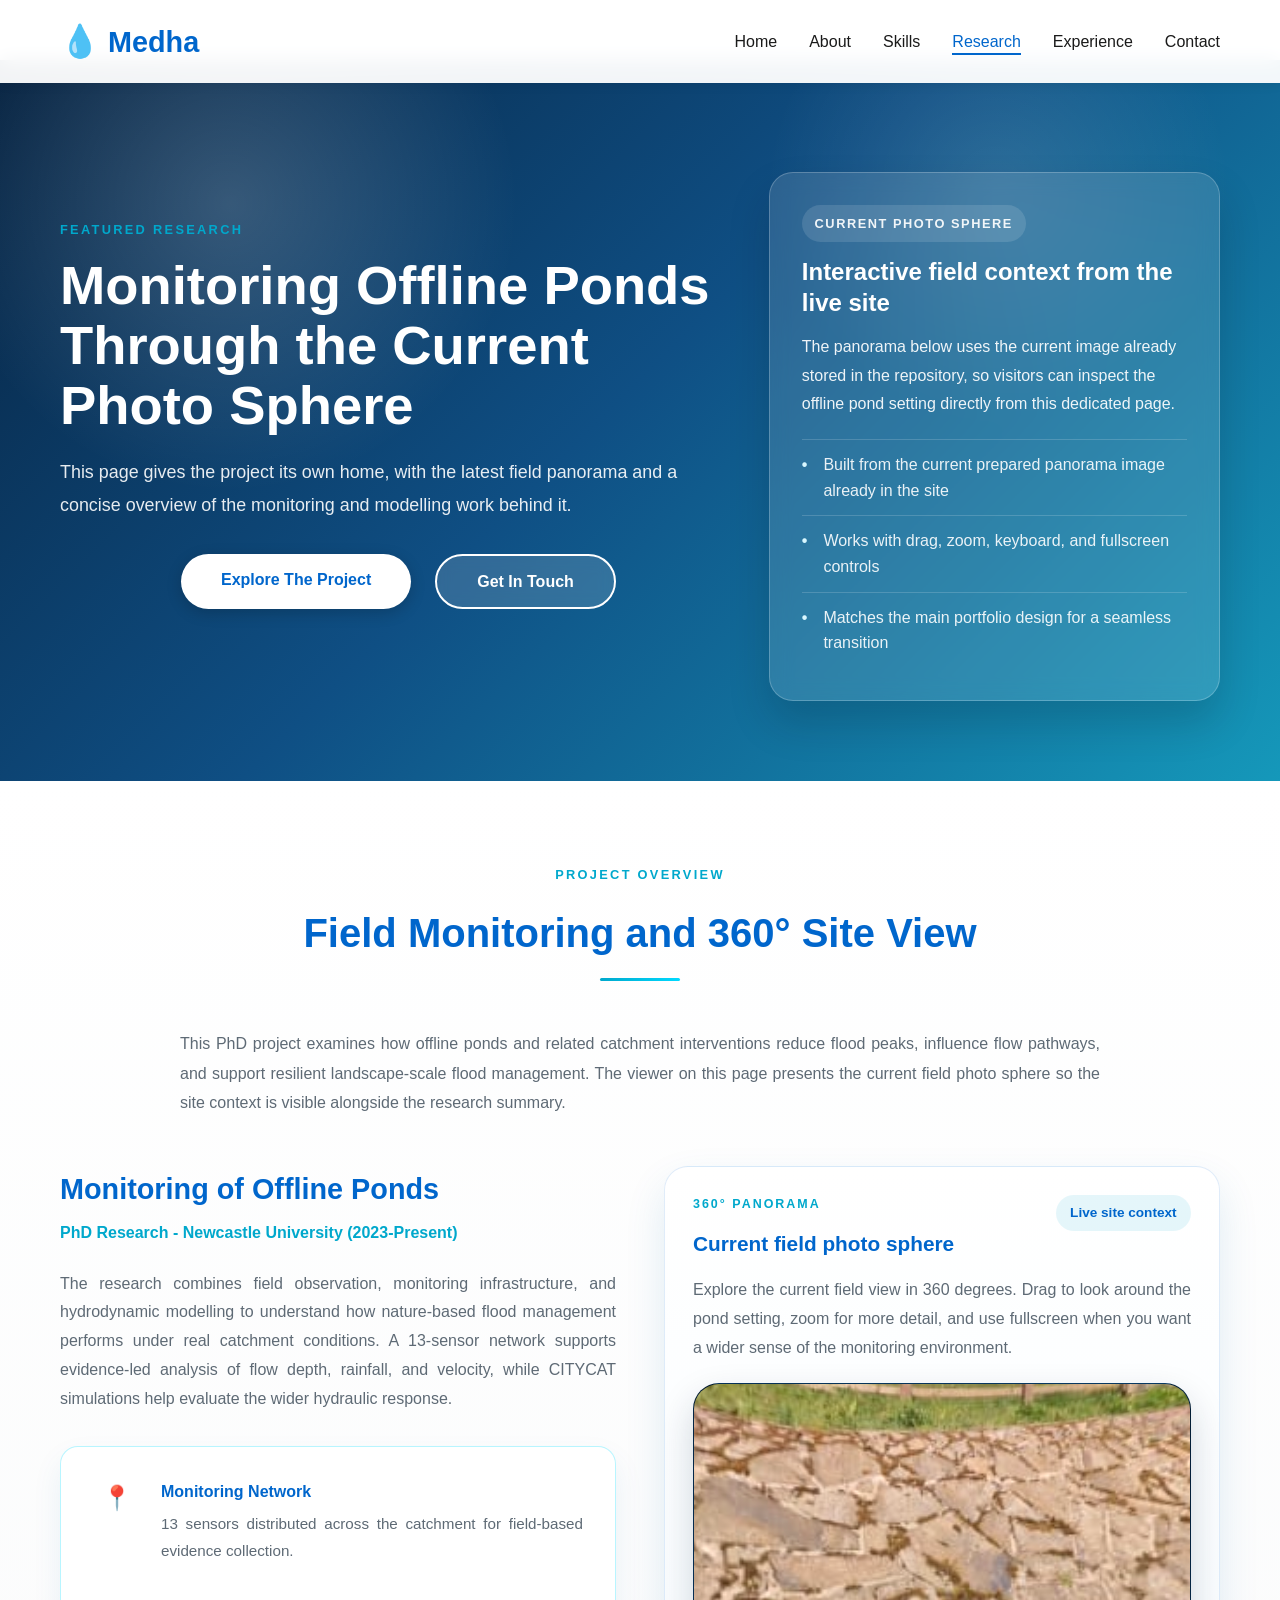
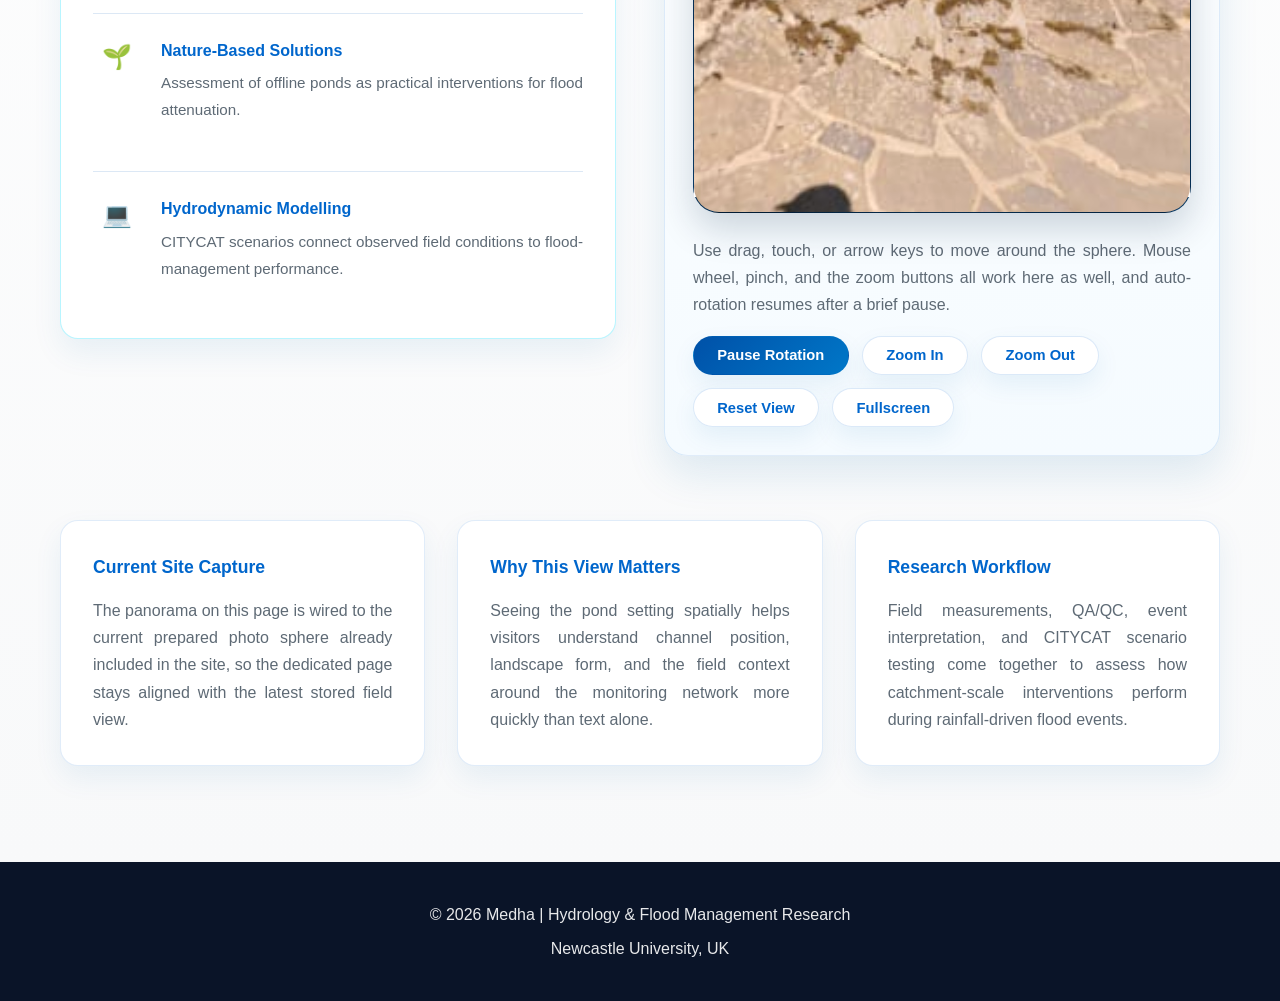
==== Research/index.html @ b4e17710 "Add dedicated research page and enhance navigation links" ====
<!DOCTYPE html>
<html lang="en">
<head>
    <meta charset="UTF-8">
    <meta name="viewport" content="width=device-width, initial-scale=1.0">
    <title>Research | Medha</title>
    <link rel="stylesheet" href="../styles.css">
</head>
<body class="research-page">
    <nav class="navbar">
        <div class="nav-container">
            <a href="../index.html#home" class="logo">
                <span class="logo-icon">&#128167;</span>
                <span>Medha</span>
            </a>
            <ul class="nav-menu">
                <li><a href="../index.html#home" class="nav-link">Home</a></li>
                <li><a href="../index.html#about" class="nav-link">About</a></li>
                <li><a href="../index.html#skills" class="nav-link">Skills</a></li>
                <li><a href="#research-page" class="nav-link active" data-section="research-page">Research</a></li>
                <li><a href="../index.html#experience" class="nav-link">Experience</a></li>
                <li><a href="../index.html#contact" class="nav-link">Contact</a></li>
            </ul>
            <div class="hamburger">
                <span></span>
                <span></span>
                <span></span>
            </div>
        </div>
    </nav>

    <section id="research-page" class="page-hero research-page-hero">
        <div class="container page-hero-layout">
            <div class="page-hero-copy">
                <p class="section-kicker">Featured Research</p>
                <h1>Monitoring Offline Ponds Through the Current Photo Sphere</h1>
                <p class="page-hero-description">This page gives the project its own home, with the latest field panorama and a concise overview of the monitoring and modelling work behind it.</p>
                <div class="hero-cta">
                    <a href="#research-details" class="btn btn-primary">Explore The Project</a>
                    <a href="../index.html#contact" class="btn btn-outline">Get In Touch</a>
                </div>
            </div>

            <aside class="page-hero-aside">
                <div class="page-hero-card">
                    <p class="page-hero-label">Current Photo Sphere</p>
                    <h2>Interactive field context from the live site</h2>
                    <p>The panorama below uses the current image already stored in the repository, so visitors can inspect the offline pond setting directly from this dedicated page.</p>
                    <ul class="page-hero-points">
                        <li>Built from the current prepared panorama image already in the site</li>
                        <li>Works with drag, zoom, keyboard, and fullscreen controls</li>
                        <li>Matches the main portfolio design for a seamless transition</li>
                    </ul>
                </div>
            </aside>
        </div>
    </section>

    <section class="research research-page-section">
        <div class="container" id="research-details">
            <div class="research-page-intro">
                <p class="section-kicker">Project Overview</p>
                <h2 class="section-title">Field Monitoring and 360&deg; Site View</h2>
                <p>This PhD project examines how offline ponds and related catchment interventions reduce flood peaks, influence flow pathways, and support resilient landscape-scale flood management. The viewer on this page presents the current field photo sphere so the site context is visible alongside the research summary.</p>
            </div>

            <div class="research-content">
                <div class="research-info">
                    <h3>Monitoring of Offline Ponds</h3>
                    <p class="research-date">PhD Research - Newcastle University (2023-Present)</p>

                    <p>The research combines field observation, monitoring infrastructure, and hydrodynamic modelling to understand how nature-based flood management performs under real catchment conditions. A 13-sensor network supports evidence-led analysis of flow depth, rainfall, and velocity, while CITYCAT simulations help evaluate the wider hydraulic response.</p>

                    <div class="research-highlights">
                        <div class="highlight-item">
                            <span class="highlight-icon">&#128205;</span>
                            <div>
                                <h4>Monitoring Network</h4>
                                <p>13 sensors distributed across the catchment for field-based evidence collection.</p>
                            </div>
                        </div>
                        <div class="highlight-item">
                            <span class="highlight-icon">&#127793;</span>
                            <div>
                                <h4>Nature-Based Solutions</h4>
                                <p>Assessment of offline ponds as practical interventions for flood attenuation.</p>
                            </div>
                        </div>
                        <div class="highlight-item">
                            <span class="highlight-icon">&#128187;</span>
                            <div>
                                <h4>Hydrodynamic Modelling</h4>
                                <p>CITYCAT scenarios connect observed field conditions to flood-management performance.</p>
                            </div>
                        </div>
                    </div>
                </div>

                <div class="panorama-section">
                    <div class="panorama-header">
                        <div>
                            <p class="panorama-eyebrow">360&deg; Panorama</p>
                            <h4>Current field photo sphere</h4>
                        </div>
                        <span class="panorama-status">Live site context</span>
                    </div>
                    <p class="panorama-caption">Explore the current field view in 360 degrees. Drag to look around the pond setting, zoom for more detail, and use fullscreen when you want a wider sense of the monitoring environment.</p>
                    <div class="panorama-frame">
                        <div class="panorama-viewer" id="panorama" data-panorama-src="../360_Images/panorama-360.jpeg">
                            <div class="panorama-loading">
                                <span class="panorama-loading-label">Loading 360&deg; panorama...</span>
                            </div>
                        </div>
                    </div>
                    <div class="panorama-controls">
                        <p>Use drag, touch, or arrow keys to move around the sphere. Mouse wheel, pinch, and the zoom buttons all work here as well, and auto-rotation resumes after a brief pause.</p>
                        <div class="panorama-actions">
                            <button id="autoRotateBtn" type="button" class="btn btn-small" aria-pressed="true">Pause Rotation</button>
                            <button id="zoomInBtn" type="button" class="btn btn-small">Zoom In</button>
                            <button id="zoomOutBtn" type="button" class="btn btn-small">Zoom Out</button>
                            <button id="resetBtn" type="button" class="btn btn-small">Reset View</button>
                            <button id="fullscreenBtn" type="button" class="btn btn-small">Fullscreen</button>
                        </div>
                    </div>
                </div>
            </div>

            <div class="projects-grid research-page-grid">
                <article class="project-card">
                    <h4>Current Site Capture</h4>
                    <p>The panorama on this page is wired to the current prepared photo sphere already included in the site, so the dedicated page stays aligned with the latest stored field view.</p>
                </article>
                <article class="project-card">
                    <h4>Why This View Matters</h4>
                    <p>Seeing the pond setting spatially helps visitors understand channel position, landscape form, and the field context around the monitoring network more quickly than text alone.</p>
                </article>
                <article class="project-card">
                    <h4>Research Workflow</h4>
                    <p>Field measurements, QA/QC, event interpretation, and CITYCAT scenario testing come together to assess how catchment-scale interventions perform during rainfall-driven flood events.</p>
                </article>
            </div>
        </div>
    </section>

    <footer class="footer">
        <div class="container">
            <p>&copy; 2026 Medha | Hydrology & Flood Management Research</p>
            <p>Newcastle University, UK</p>
        </div>
    </footer>

    <script src="../script.js"></script>
</body>
</html>
---- styles.css ----
* {
    margin: 0;
    padding: 0;
    box-sizing: border-box;
}

:root {
    --primary: #0066cc;
    --secondary: #00a8cc;
    --accent: #00d9ff;
    --dark: #0a1428;
    --light: #f8f9fa;
    --text: #1a1a1a;
    --text-light: #5e6a75;
    --border: #dce8f5;
    --success: #28a745;
}

html {
    scroll-behavior: smooth;
}

body {
    font-family: "Segoe UI", Tahoma, Geneva, Verdana, sans-serif;
    line-height: 1.6;
    color: var(--text);
    background: #fff;
    overflow-x: hidden;
}

.container {
    max-width: 1200px;
    margin: 0 auto;
    padding: 0 20px;
}

/* ===========================
   Navigation Bar
   =========================== */
.navbar {
    position: fixed;
    top: 0;
    width: 100%;
    background: rgba(255, 255, 255, 0.95);
    backdrop-filter: blur(10px);
    box-shadow: 0 2px 10px rgba(0, 0, 0, 0.08);
    z-index: 1000;
    transition: all 0.3s ease;
}

.nav-container {
    max-width: 1200px;
    margin: 0 auto;
    padding: 1rem 20px;
    display: flex;
    justify-content: space-between;
    align-items: center;
}

.logo {
    font-size: 1.8rem;
    font-weight: 700;
    color: var(--primary);
    display: flex;
    align-items: center;
    gap: 0.5rem;
    cursor: pointer;
    text-decoration: none;
    transition: transform 0.3s ease;
}

.logo:hover {
    transform: scale(1.05);
}

.logo-icon {
    font-size: 2rem;
}

.nav-menu {
    display: flex;
    list-style: none;
    gap: 2rem;
}

.nav-link {
    text-decoration: none;
    color: var(--text);
    font-weight: 500;
    transition: color 0.3s ease;
    position: relative;
}

.nav-link:hover,
.nav-link.active {
    color: var(--primary);
}

.nav-link.active::after {
    content: "";
    position: absolute;
    bottom: -5px;
    left: 0;
    width: 100%;
    height: 2px;
    background: var(--primary);
}

.hamburger {
    display: none;
    flex-direction: column;
    cursor: pointer;
}

.hamburger span {
    width: 25px;
    height: 3px;
    background: var(--text);
    margin: 4px 0;
    transition: 0.3s;
}

/* ===========================
   Hero Section
   =========================== */
.hero {
    margin-top: 60px;
    min-height: 100vh;
    background: linear-gradient(135deg, #0051a8 0%, #0077c8 45%, #00b0cc 100%);
    color: white;
    display: flex;
    flex-direction: column;
    justify-content: center;
    align-items: center;
    text-align: center;
    position: relative;
    overflow: hidden;
}

.hero::before {
    content: "";
    position: absolute;
    inset: 0;
    background:
        radial-gradient(circle at 15% 20%, rgba(255, 255, 255, 0.18), transparent 24%),
        radial-gradient(circle at 80% 25%, rgba(255, 255, 255, 0.1), transparent 18%),
        radial-gradient(circle at 60% 80%, rgba(255, 255, 255, 0.08), transparent 22%);
}

.hero-content {
    position: relative;
    z-index: 2;
    padding: 0 20px;
}

.hero-title {
    font-size: 4rem;
    font-weight: 800;
    margin-bottom: 1rem;
    text-shadow: 2px 2px 4px rgba(0, 0, 0, 0.18);
}

.hero-subtitle {
    font-size: 1.8rem;
    margin-bottom: 0.5rem;
    font-weight: 300;
}

.hero-description {
    font-size: 1.2rem;
    margin: 0 auto 2rem;
    opacity: 0.95;
    max-width: 640px;
}

.hero-cta {
    display: flex;
    gap: 1.5rem;
    justify-content: center;
    margin-bottom: 3rem;
    flex-wrap: wrap;
}

.btn {
    padding: 0.8rem 2.5rem;
    border: none;
    border-radius: 999px;
    font-weight: 600;
    text-decoration: none;
    cursor: pointer;
    transition: all 0.3s ease;
    font-size: 1rem;
    display: inline-block;
}

.btn-primary {
    background: white;
    color: var(--primary);
    box-shadow: 0 4px 15px rgba(0, 0, 0, 0.18);
}

.btn-primary:hover {
    transform: translateY(-3px);
    box-shadow: 0 6px 20px rgba(0, 0, 0, 0.28);
}

.btn-outline {
    background: rgba(255, 255, 255, 0.15);
    color: white;
    border: 2px solid white;
    backdrop-filter: blur(8px);
}

.btn-outline:hover {
    background: rgba(255, 255, 255, 0.25);
    color: white;
    border-color: white;
    transform: translateY(-3px);
    box-shadow: 0 6px 20px rgba(0, 0, 0, 0.2);
}

.btn-small {
    padding: 0.65rem 1.45rem;
    font-size: 0.92rem;
}

.hero-scroll {
    position: absolute;
    bottom: 30px;
    z-index: 2;
    display: flex;
    flex-direction: column;
    align-items: center;
    gap: 0.5rem;
    color: white;
    animation: bounce 2s infinite;
}

@keyframes bounce {
    0%, 100% { transform: translateY(0); }
    50% { transform: translateY(10px); }
}

.scroll-icon {
    font-size: 1.5rem;
}

/* ===========================
   Shared Section Elements
   =========================== */
.section-title {
    font-size: 2.5rem;
    margin-bottom: 3rem;
    text-align: center;
    color: var(--primary);
    position: relative;
    padding-bottom: 1rem;
}

.section-title::after {
    content: "";
    position: absolute;
    bottom: 0;
    left: 50%;
    transform: translateX(-50%);
    width: 80px;
    height: 3px;
    background: linear-gradient(to right, var(--secondary), var(--accent));
    border-radius: 2px;
}

.section-kicker {
    display: inline-block;
    margin-bottom: 1rem;
    color: var(--secondary);
    font-size: 0.8rem;
    font-weight: 700;
    letter-spacing: 0.18em;
    text-transform: uppercase;
}

/* ===========================
   About Section
   =========================== */
.about {
    padding: 6rem 0;
    background: linear-gradient(to bottom, #f8f9fa 0%, #ffffff 100%);
}

.about-content {
    display: grid;
    gap: 2rem;
}

.about-intro-card {
    position: relative;
    padding: 2.5rem;
    border-radius: 24px;
    background: linear-gradient(135deg, #0c305d 0%, #1167a8 45%, #00a8cc 100%);
    color: white;
    overflow: hidden;
    box-shadow: 0 20px 45px rgba(10, 20, 40, 0.16);
}

.about-intro-card::after {
    content: "";
    position: absolute;
    right: -70px;
    bottom: -70px;
    width: 220px;
    height: 220px;
    border-radius: 50%;
    background: radial-gradient(circle, rgba(255, 255, 255, 0.25) 0%, rgba(255, 255, 255, 0) 70%);
}

.about-intro-card .section-kicker {
    color: rgba(255, 255, 255, 0.78);
}

.about-intro-card h3 {
    position: relative;
    max-width: 760px;
    margin-bottom: 1rem;
    font-size: 2.1rem;
    line-height: 1.2;
}

.about-intro-card p {
    position: relative;
    max-width: 840px;
    font-size: 1.05rem;
    line-height: 1.8;
    color: rgba(255, 255, 255, 0.92);
    text-align: justify;
}

.about-pillars {
    position: relative;
    display: flex;
    flex-wrap: wrap;
    gap: 0.75rem;
    margin-top: 1.75rem;
}

.about-pillars span {
    padding: 0.65rem 1rem;
    border-radius: 999px;
    background: rgba(255, 255, 255, 0.12);
    border: 1px solid rgba(255, 255, 255, 0.24);
    font-size: 0.92rem;
    font-weight: 600;
}

.about-story-grid {
    display: grid;
    grid-template-columns: repeat(3, minmax(0, 1fr));
    gap: 1.5rem;
}

.about-panel,
.focus-card {
    padding: 1.75rem;
    border-radius: 20px;
    background: white;
    border: 1px solid rgba(0, 102, 204, 0.1);
    box-shadow: 0 12px 30px rgba(17, 103, 168, 0.08);
}

.about-panel-label {
    margin-bottom: 0.75rem;
    color: var(--secondary);
    font-size: 0.78rem;
    font-weight: 700;
    letter-spacing: 0.16em;
    text-transform: uppercase;
}

.about-panel h4,
.about-focus-copy h3,
.focus-card h4 {
    color: var(--primary);
}

.about-panel h4 {
    margin-bottom: 0.85rem;
    font-size: 1.2rem;
    line-height: 1.35;
}

.about-panel p,
.focus-card p {
    color: var(--text-light);
    line-height: 1.75;
    text-align: justify;
}

.about-focus {
    display: grid;
    grid-template-columns: minmax(0, 0.75fr) minmax(0, 1.25fr);
    gap: 1.5rem;
    align-items: start;
}

.about-focus-copy {
    padding: 0.4rem 0;
}

.about-focus-copy h3 {
    font-size: 1.9rem;
    line-height: 1.25;
}

.about-focus-grid {
    display: grid;
    grid-template-columns: repeat(3, minmax(0, 1fr));
    gap: 1rem;
}

.focus-card {
    background: linear-gradient(180deg, #ffffff 0%, #f6fbff 100%);
}

.focus-card h4 {
    margin-bottom: 0.75rem;
    font-size: 1.05rem;
}

.about-stats {
    display: grid;
    grid-template-columns: repeat(auto-fit, minmax(180px, 1fr));
    gap: 1.25rem;
}

.stat {
    text-align: center;
    padding: 1.5rem;
    border-radius: 20px;
    background: white;
    border: 1px solid rgba(0, 102, 204, 0.08);
    box-shadow: 0 10px 24px rgba(17, 103, 168, 0.08);
}

.stat-number {
    display: block;
    font-size: 2.5rem;
    font-weight: 700;
    color: var(--primary);
}

.stat-label {
    display: block;
    font-size: 0.9rem;
    color: var(--text-light);
    margin-top: 0.5rem;
}

/* ===========================
   Skills Section
   =========================== */
.skills {
    padding: 6rem 0;
    background: linear-gradient(180deg, #ffffff 0%, #f7fbff 100%);
}

.skills-intro {
    max-width: 760px;
    margin: 0 auto 2.5rem;
    text-align: center;
}

.skills-intro h3 {
    margin-bottom: 1rem;
    color: var(--primary);
    font-size: 2rem;
    line-height: 1.25;
}

.skills-intro p:last-child {
    color: var(--text-light);
    line-height: 1.8;
    text-align: justify;
}

.skills-grid {
    display: grid;
    grid-template-columns: repeat(auto-fit, minmax(280px, 1fr));
    gap: 2rem;
}

.skill-category {
    display: flex;
    flex-direction: column;
    background: white;
    padding: 2rem;
    border-radius: 20px;
    border: 1px solid rgba(0, 102, 204, 0.12);
    border-top: 5px solid var(--secondary);
    transition: all 0.3s ease;
    box-shadow: 0 14px 28px rgba(17, 103, 168, 0.08);
}

.skill-category:hover {
    transform: translateY(-5px);
    box-shadow: 0 22px 38px rgba(17, 103, 168, 0.14);
}

.skill-label {
    margin-bottom: 0.65rem;
    color: var(--secondary);
    font-size: 0.78rem;
    font-weight: 700;
    letter-spacing: 0.16em;
    text-transform: uppercase;
}

.skill-category h3 {
    color: var(--primary);
    margin-bottom: 0.75rem;
    font-size: 1.25rem;
    line-height: 1.35;
}

.skill-summary {
    margin-bottom: 1rem;
    color: var(--text-light);
    line-height: 1.75;
    text-align: justify;
}

.skill-tags {
    display: flex;
    flex-wrap: wrap;
    gap: 0.6rem;
    margin-bottom: 1.2rem;
}

.skill-tags span {
    padding: 0.45rem 0.8rem;
    border-radius: 999px;
    background: rgba(0, 168, 204, 0.08);
    border: 1px solid rgba(0, 168, 204, 0.14);
    color: var(--primary);
    font-size: 0.85rem;
    font-weight: 600;
}

.skill-category ul {
    list-style: none;
    margin-top: auto;
}

.skill-category li {
    padding: 0.8rem 0 0.8rem 1.25rem;
    color: var(--text);
    position: relative;
    line-height: 1.65;
    text-align: justify;
}

.skill-category li::before {
    content: "\2022";
    position: absolute;
    left: 0;
    color: var(--success);
    font-weight: 700;
}

/* ===========================
   Research Section
   =========================== */
.research {
    padding: 6rem 0;
    background: linear-gradient(to bottom, #ffffff 0%, #f8f9fa 100%);
}

.research-content {
    display: grid;
    grid-template-columns: 1fr 1fr;
    gap: 3rem;
    margin-bottom: 4rem;
    align-items: start;
}

.research-info h3 {
    font-size: 1.8rem;
    color: var(--primary);
    margin-bottom: 0.5rem;
}

.research-date {
    color: var(--secondary);
    font-weight: 600;
    margin-bottom: 1.5rem;
    display: block;
}

.research-info p:not(.research-date) {
    color: var(--text-light);
    line-height: 1.8;
    margin-bottom: 1.5rem;
    text-align: justify;
}

.research-page-entry {
    margin-bottom: 2rem;
    padding: 1.35rem;
    border-radius: 18px;
    background: linear-gradient(180deg, #ffffff 0%, #f3faff 100%);
    border: 1px solid rgba(0, 102, 204, 0.12);
    box-shadow: 0 12px 26px rgba(17, 103, 168, 0.08);
}

.research-page-entry p {
    margin-bottom: 1rem;
}

.research-highlights {
    background: white;
    padding: 2rem;
    border-radius: 18px;
    border: 1px solid rgba(0, 217, 255, 0.28);
    margin-top: 2rem;
    box-shadow: 0 14px 30px rgba(17, 103, 168, 0.08);
}

.highlight-item {
    display: flex;
    gap: 1.25rem;
    margin-bottom: 1.5rem;
    padding-bottom: 1.5rem;
    border-bottom: 1px solid var(--border);
}

.highlight-item:last-child {
    margin-bottom: 0;
    border-bottom: none;
    padding-bottom: 0;
}

.highlight-icon {
    font-size: 1.5rem;
    min-width: 48px;
    text-align: center;
}

.highlight-item h4 {
    color: var(--primary);
    margin-bottom: 0.35rem;
}

.highlight-item p {
    font-size: 0.95rem;
    color: var(--text-light);
    text-align: justify;
}

.panorama-section {
    background: linear-gradient(180deg, #ffffff 0%, #f5fbff 100%);
    border: 1px solid rgba(0, 102, 204, 0.12);
    border-radius: 24px;
    box-shadow: 0 18px 40px rgba(17, 103, 168, 0.12);
    overflow: hidden;
}

.panorama-header {
    display: flex;
    justify-content: space-between;
    align-items: flex-start;
    gap: 1rem;
    padding: 1.75rem 1.75rem 0;
}

.panorama-eyebrow {
    margin-bottom: 0.75rem;
    color: var(--secondary);
    font-size: 0.78rem;
    font-weight: 700;
    letter-spacing: 0.16em;
    text-transform: uppercase;
}

.panorama-section h4 {
    color: var(--primary);
    font-size: 1.3rem;
}

.panorama-status {
    display: inline-flex;
    align-items: center;
    padding: 0.45rem 0.9rem;
    border-radius: 999px;
    background: rgba(0, 168, 204, 0.1);
    color: var(--primary);
    font-size: 0.85rem;
    font-weight: 700;
}

.panorama-caption {
    padding: 1rem 1.75rem 0;
    color: var(--text-light);
    line-height: 1.8;
    text-align: justify;
}

.panorama-frame {
    padding: 1.25rem 1.75rem 1.5rem;
    display: flex;
    justify-content: center;
}

.panorama-viewer {
    width: min(100%, 440px);
    min-height: 560px;
    max-height: min(84vh, 780px);
    aspect-ratio: 9 / 16;
    background:
        radial-gradient(circle at 50% 22%, rgba(48, 138, 208, 0.22), transparent 48%),
        linear-gradient(160deg, #02111d 0%, #06233c 55%, #0a3455 100%);
    border-radius: 26px;
    overflow: hidden;
    position: relative;
    cursor: grab;
    touch-action: none;
    isolation: isolate;
    border: 1px solid rgba(0, 102, 204, 0.12);
    display: flex;
    align-items: center;
    justify-content: center;
    box-shadow:
        inset 0 0 0 1px rgba(255, 255, 255, 0.06),
        0 16px 36px rgba(6, 35, 60, 0.18);
}

.panorama-viewer:fullscreen {
    width: 100vw;
    height: 100vh;
    max-height: 100vh;
    aspect-ratio: auto;
    max-width: none;
    margin: auto;
    border-radius: 0;
}

.panorama-viewer:focus-visible {
    outline: none;
    box-shadow:
        inset 0 0 0 1px rgba(255, 255, 255, 0.06),
        0 0 0 4px rgba(0, 168, 204, 0.22),
        0 18px 38px rgba(6, 35, 60, 0.2);
}

.panorama-viewer.is-dragging,
.panorama-viewer:active {
    cursor: grabbing;
}

.panorama-viewer.is-loading .panorama-canvas,
.panorama-viewer.is-loading .panorama-fallback-image {
    opacity: 0.08;
}

.panorama-canvas,
.panorama-fallback-image {
    display: block;
    position: absolute;
    inset: 0;
    width: 100%;
    height: 100%;
    z-index: 1;
    filter: saturate(1.05) contrast(1.03);
    transition: opacity 0.3s ease;
}

.panorama-canvas {
    object-fit: fill;
}

.panorama-fallback-image {
    object-fit: cover;
}

.panorama-loading {
    position: absolute;
    inset: 0;
    display: flex;
    align-items: center;
    justify-content: center;
    padding: 1.5rem;
    background: linear-gradient(135deg, rgba(4, 21, 36, 0.48) 0%, rgba(6, 33, 56, 0.7) 100%);
    text-align: center;
    z-index: 2;
    backdrop-filter: blur(6px);
}

.panorama-viewer.is-ready .panorama-loading {
    opacity: 0;
    visibility: hidden;
    pointer-events: none;
    transition: opacity 0.3s ease, visibility 0.3s ease;
}

.panorama-viewer.is-error .panorama-loading {
    background: linear-gradient(135deg, #fff4f4 0%, #fffaf2 100%);
}

.panorama-loading-label {
    display: inline-flex;
    align-items: center;
    gap: 0.75rem;
    padding: 0.9rem 1.15rem;
    border-radius: 999px;
    background: rgba(255, 255, 255, 0.92);
    border: 1px solid rgba(0, 102, 204, 0.12);
    color: var(--primary);
    font-weight: 700;
}

.panorama-loading-label::before {
    content: "";
    width: 0.8rem;
    height: 0.8rem;
    border-radius: 50%;
    border: 2px solid var(--secondary);
    border-top-color: transparent;
    animation: spin 0.9s linear infinite;
}

.panorama-viewer.is-error .panorama-loading-label::before {
    display: none;
}

@keyframes spin {
    from { transform: rotate(0deg); }
    to { transform: rotate(360deg); }
}

.panorama-controls {
    padding: 0 1.75rem 1.75rem;
    background: transparent;
    text-align: left;
}

.panorama-controls p {
    color: var(--text-light);
    margin-bottom: 1.1rem;
    line-height: 1.7;
    text-align: justify;
}

.panorama-actions {
    display: flex;
    gap: 0.85rem;
    flex-wrap: wrap;
}

.panorama-actions .btn {
    background: rgba(255, 255, 255, 0.94);
    color: var(--primary);
    border: 1px solid rgba(0, 102, 204, 0.14);
    box-shadow: 0 10px 24px rgba(17, 103, 168, 0.08);
}

.panorama-actions .btn:hover {
    transform: translateY(-2px);
    box-shadow: 0 14px 26px rgba(17, 103, 168, 0.14);
}

.panorama-actions .btn:focus-visible {
    outline: 3px solid rgba(0, 119, 200, 0.28);
    outline-offset: 2px;
}

.panorama-actions .btn[aria-pressed="true"] {
    background: linear-gradient(135deg, #0051a8 0%, #0077c8 100%);
    color: white;
    border-color: transparent;
}

.other-projects {
    margin-top: 4rem;
}

.other-projects h3 {
    font-size: 1.8rem;
    color: var(--primary);
    margin-bottom: 2rem;
    text-align: center;
}

.projects-grid {
    display: grid;
    grid-template-columns: repeat(auto-fit, minmax(280px, 1fr));
    gap: 2rem;
}

.project-card {
    background: white;
    padding: 2rem;
    border-radius: 18px;
    border: 1px solid rgba(0, 102, 204, 0.12);
    transition: all 0.3s ease;
    box-shadow: 0 12px 28px rgba(17, 103, 168, 0.08);
}

.project-card:hover {
    border-color: var(--secondary);
    box-shadow: 0 18px 34px rgba(0, 102, 204, 0.15);
    transform: translateY(-5px);
}

.project-card h4 {
    color: var(--primary);
    margin-bottom: 1rem;
    font-size: 1.1rem;
}

.project-card p {
    color: var(--text-light);
    line-height: 1.7;
    text-align: justify;
}

/* ===========================
   Research Page
   =========================== */
.page-hero {
    margin-top: 60px;
    padding: 7rem 0 5rem;
    color: white;
    position: relative;
    overflow: hidden;
}

.research-page-hero {
    background:
        radial-gradient(circle at 18% 20%, rgba(255, 255, 255, 0.18), transparent 24%),
        radial-gradient(circle at 78% 18%, rgba(255, 255, 255, 0.12), transparent 20%),
        linear-gradient(135deg, #072341 0%, #0f4f84 48%, #1598ba 100%);
}

.page-hero-layout {
    display: grid;
    grid-template-columns: minmax(0, 1.2fr) minmax(280px, 0.8fr);
    gap: 2rem;
    align-items: center;
    position: relative;
    z-index: 1;
}

.page-hero-copy h1 {
    font-size: 3.4rem;
    line-height: 1.1;
    margin-bottom: 1.25rem;
    max-width: 760px;
}

.page-hero-description {
    max-width: 700px;
    font-size: 1.12rem;
    line-height: 1.85;
    color: rgba(255, 255, 255, 0.9);
    margin-bottom: 2rem;
}

.page-hero-aside {
    display: flex;
}

.page-hero-card {
    width: 100%;
    padding: 2rem;
    border-radius: 24px;
    background: rgba(255, 255, 255, 0.12);
    border: 1px solid rgba(255, 255, 255, 0.22);
    backdrop-filter: blur(10px);
    box-shadow: 0 22px 40px rgba(4, 21, 36, 0.18);
}

.page-hero-label {
    display: inline-block;
    margin-bottom: 0.85rem;
    padding: 0.45rem 0.8rem;
    border-radius: 999px;
    background: rgba(255, 255, 255, 0.12);
    color: rgba(255, 255, 255, 0.88);
    font-size: 0.8rem;
    font-weight: 700;
    letter-spacing: 0.12em;
    text-transform: uppercase;
}

.page-hero-card h2 {
    font-size: 1.5rem;
    line-height: 1.3;
    margin-bottom: 0.9rem;
}

.page-hero-card p {
    line-height: 1.8;
    color: rgba(255, 255, 255, 0.92);
}

.page-hero-points {
    list-style: none;
    margin-top: 1.25rem;
}

.page-hero-points li {
    position: relative;
    padding: 0.75rem 0 0.75rem 1.35rem;
    border-top: 1px solid rgba(255, 255, 255, 0.16);
    color: rgba(255, 255, 255, 0.9);
}

.page-hero-points li::before {
    content: "\2022";
    position: absolute;
    left: 0;
    color: #d8f7ff;
    font-weight: 700;
}

.research-page-section {
    padding-top: 5rem;
}

.research-page-intro {
    max-width: 920px;
    margin: 0 auto 3rem;
    text-align: center;
}

.research-page-intro p:last-child {
    color: var(--text-light);
    line-height: 1.85;
    text-align: justify;
}

.research-page .panorama-viewer {
    width: min(100%, 760px);
    min-height: 430px;
    max-height: min(76vh, 640px);
    aspect-ratio: 16 / 10;
}

.research-page-grid {
    margin-top: 3rem;
}

.research-page .footer {
    margin-top: 0;
}

/* ===========================
   Experience Section
   =========================== */
.experience {
    padding: 6rem 0;
    background: white;
}

.timeline {
    position: relative;
    padding: 2rem 0;
}

.timeline::before {
    content: "";
    position: absolute;
    left: 50%;
    transform: translateX(-50%);
    width: 3px;
    height: 100%;
    background: linear-gradient(to bottom, var(--primary), var(--secondary));
}

.timeline-item {
    margin-bottom: 3rem;
    position: relative;
}

.timeline-item:nth-child(odd) .timeline-content {
    margin-left: 0;
    margin-right: auto;
    width: calc(50% - 2rem);
    text-align: left;
    padding-left: 2rem;
    border-left: 3px solid var(--secondary);
    border-right: none;
}

.timeline-item:nth-child(even) .timeline-content {
    margin-left: auto;
    margin-right: 0;
    width: calc(50% - 2rem);
    text-align: left;
    padding-left: 2rem;
}

.timeline-marker {
    position: absolute;
    left: 50%;
    transform: translateX(-50%);
    width: 20px;
    height: 20px;
    background: white;
    border: 3px solid var(--primary);
    border-radius: 50%;
    top: 0;
}

.timeline-content {
    background: var(--light);
    padding: 2rem;
    border-radius: 16px;
    border-left: 3px solid var(--secondary);
    transition: all 0.3s ease;
}

.timeline-content:hover {
    box-shadow: 0 8px 16px rgba(0, 0, 0, 0.1);
    transform: translateY(-3px);
}

.timeline-content h3 {
    color: var(--primary);
    margin-bottom: 0.5rem;
    font-size: 1.2rem;
}

.timeline-date {
    color: var(--secondary);
    font-weight: 600;
    font-size: 0.9rem;
}

.timeline-org {
    color: var(--text-light);
    font-size: 0.95rem;
    margin-bottom: 0.5rem;
}

.timeline-project {
    color: var(--accent);
    font-style: italic;
    font-size: 0.9rem;
    margin-bottom: 1rem;
}

.timeline-content ul {
    list-style: none;
    margin-top: 1rem;
}

.timeline-content li {
    padding: 0.5rem 0 0.5rem 1.5rem;
    color: var(--text-light);
    position: relative;
}

.timeline-content li::before {
    content: "\2022";
    position: absolute;
    left: 0;
    color: var(--secondary);
    font-weight: 700;
}

/* ===========================
   Contact Section
   =========================== */
.contact {
    padding: 6rem 0;
    background: linear-gradient(135deg, #0066cc 0%, #00a8cc 100%);
    color: white;
    text-align: center;
}

.contact .section-title {
    color: white;
}

.contact .section-title::after {
    background: linear-gradient(to right, rgba(255, 255, 255, 0.6), rgba(255, 255, 255, 0.4));
}

.contact-content p {
    font-size: 1.1rem;
    margin-bottom: 3rem;
    max-width: 680px;
    margin-left: auto;
    margin-right: auto;
    text-align: justify;
}

.contact-methods {
    display: grid;
    grid-template-columns: repeat(auto-fit, minmax(250px, 1fr));
    gap: 2rem;
}

.contact-card {
    background: rgba(255, 255, 255, 0.1);
    backdrop-filter: blur(10px);
    padding: 2.5rem;
    border-radius: 16px;
    border: 2px solid rgba(255, 255, 255, 0.2);
    text-decoration: none;
    color: white;
    transition: all 0.3s ease;
}

.contact-card:hover {
    background: rgba(255, 255, 255, 0.2);
    border-color: white;
    transform: translateY(-5px);
}

.contact-icon {
    font-size: 2.5rem;
    display: block;
    margin-bottom: 1rem;
}

.contact-card h3 {
    margin-bottom: 0.5rem;
    font-size: 1.2rem;
}

.contact-card p {
    margin: 0;
    font-size: 0.95rem;
    opacity: 0.95;
    text-align: center;
}

/* ===========================
   Footer
   =========================== */
.footer {
    background: var(--dark);
    color: white;
    text-align: center;
    padding: 2rem 0;
    margin-top: 3rem;
}

.footer p {
    margin: 0.5rem 0;
    opacity: 0.9;
}

/* ===========================
   Responsive Design
   =========================== */
@media (max-width: 980px) {
    .about-story-grid,
    .about-focus-grid,
    .research-content,
    .page-hero-layout {
        grid-template-columns: 1fr;
    }

    .about-focus {
        grid-template-columns: 1fr;
    }
}

@media (max-width: 768px) {
    .nav-menu {
        display: none;
    }

    .hamburger {
        display: flex;
    }

    .hero-title {
        font-size: 2.7rem;
    }

    .hero-subtitle {
        font-size: 1.3rem;
    }

    .hero-description {
        font-size: 1rem;
    }

    .hero-cta {
        flex-direction: column;
        gap: 1rem;
    }

    .btn {
        width: 100%;
    }

    .section-title {
        font-size: 2rem;
    }

    .about-intro-card,
    .skill-category,
    .panorama-header,
    .panorama-caption,
    .panorama-frame,
    .panorama-controls {
        padding-left: 1.25rem;
        padding-right: 1.25rem;
    }

    .about-intro-card {
        padding-top: 2rem;
        padding-bottom: 2rem;
    }

    .about-intro-card h3,
    .skills-intro h3,
    .about-focus-copy h3,
    .page-hero-copy h1 {
        font-size: 1.6rem;
    }

    .panorama-header {
        flex-direction: column;
    }

    .panorama-viewer {
        width: min(100%, 400px);
        min-height: 460px;
        max-height: 78vh;
        aspect-ratio: 9 / 14;
    }

    .research-page .panorama-viewer {
        width: 100%;
        min-height: 360px;
        max-height: 68vh;
        aspect-ratio: 16 / 11;
    }

    .panorama-viewer:fullscreen {
        width: 100vw;
        height: 100vh;
    }

    .skills-grid,
    .contact-methods {
        grid-template-columns: 1fr;
    }

    .timeline::before {
        left: 10px;
    }

    .timeline-item:nth-child(odd) .timeline-content,
    .timeline-item:nth-child(even) .timeline-content {
        margin: 0;
        width: 100%;
        padding-left: 50px;
        text-align: left;
    }

    .timeline-marker {
        left: 10px;
    }
}

@media (max-width: 480px) {
    .nav-container {
        padding: 1rem 15px;
    }

    .logo {
        font-size: 1.4rem;
    }

    .hero {
        margin-top: 70px;
        min-height: 80vh;
    }

    .page-hero {
        margin-top: 70px;
        padding: 5.5rem 0 4rem;
    }

    .hero-title {
        font-size: 2.1rem;
    }

    .hero-subtitle {
        font-size: 1rem;
    }

    .page-hero-description {
        font-size: 1rem;
    }

    .section-title {
        font-size: 1.6rem;
    }

    .about-stats {
        grid-template-columns: 1fr;
    }

    .about-intro-card,
    .about-panel,
    .focus-card,
    .skill-category,
    .project-card,
    .contact-card {
        padding: 1.4rem;
    }

    .panorama-actions {
        flex-direction: column;
    }
}
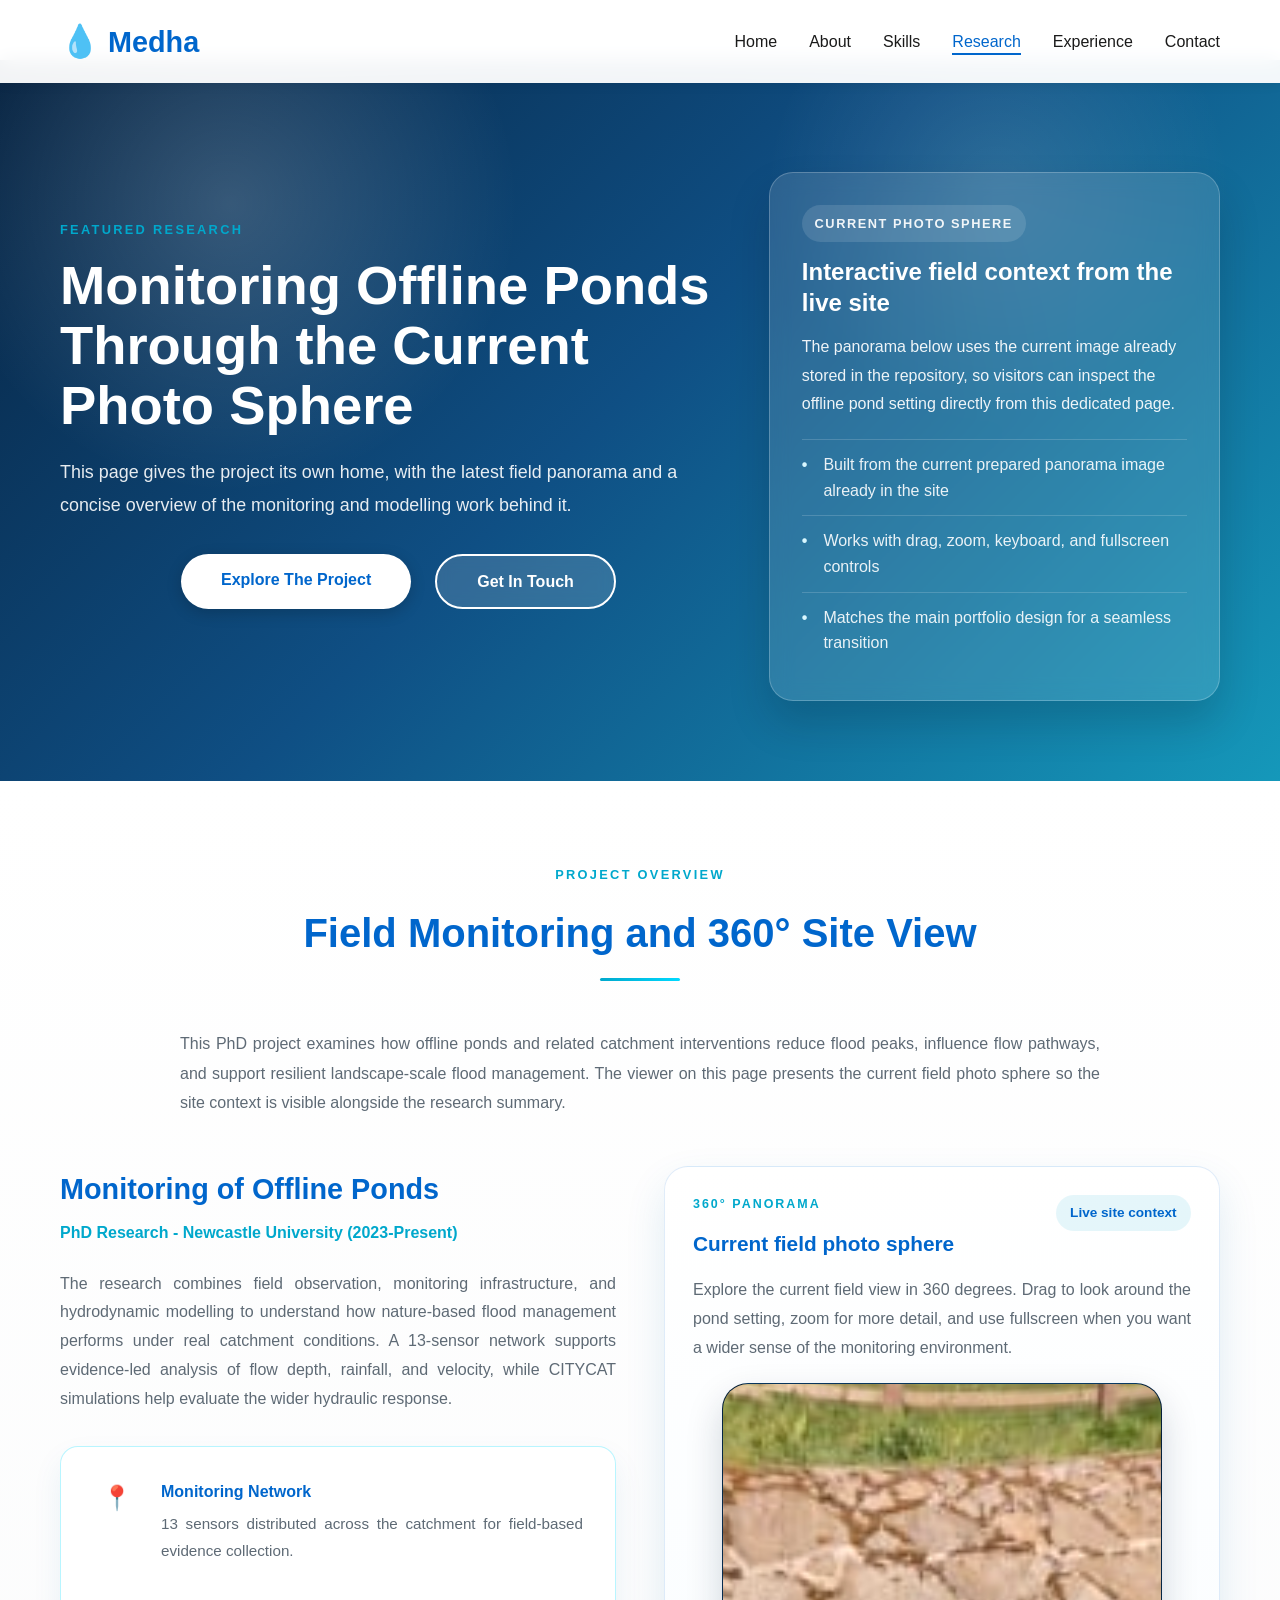
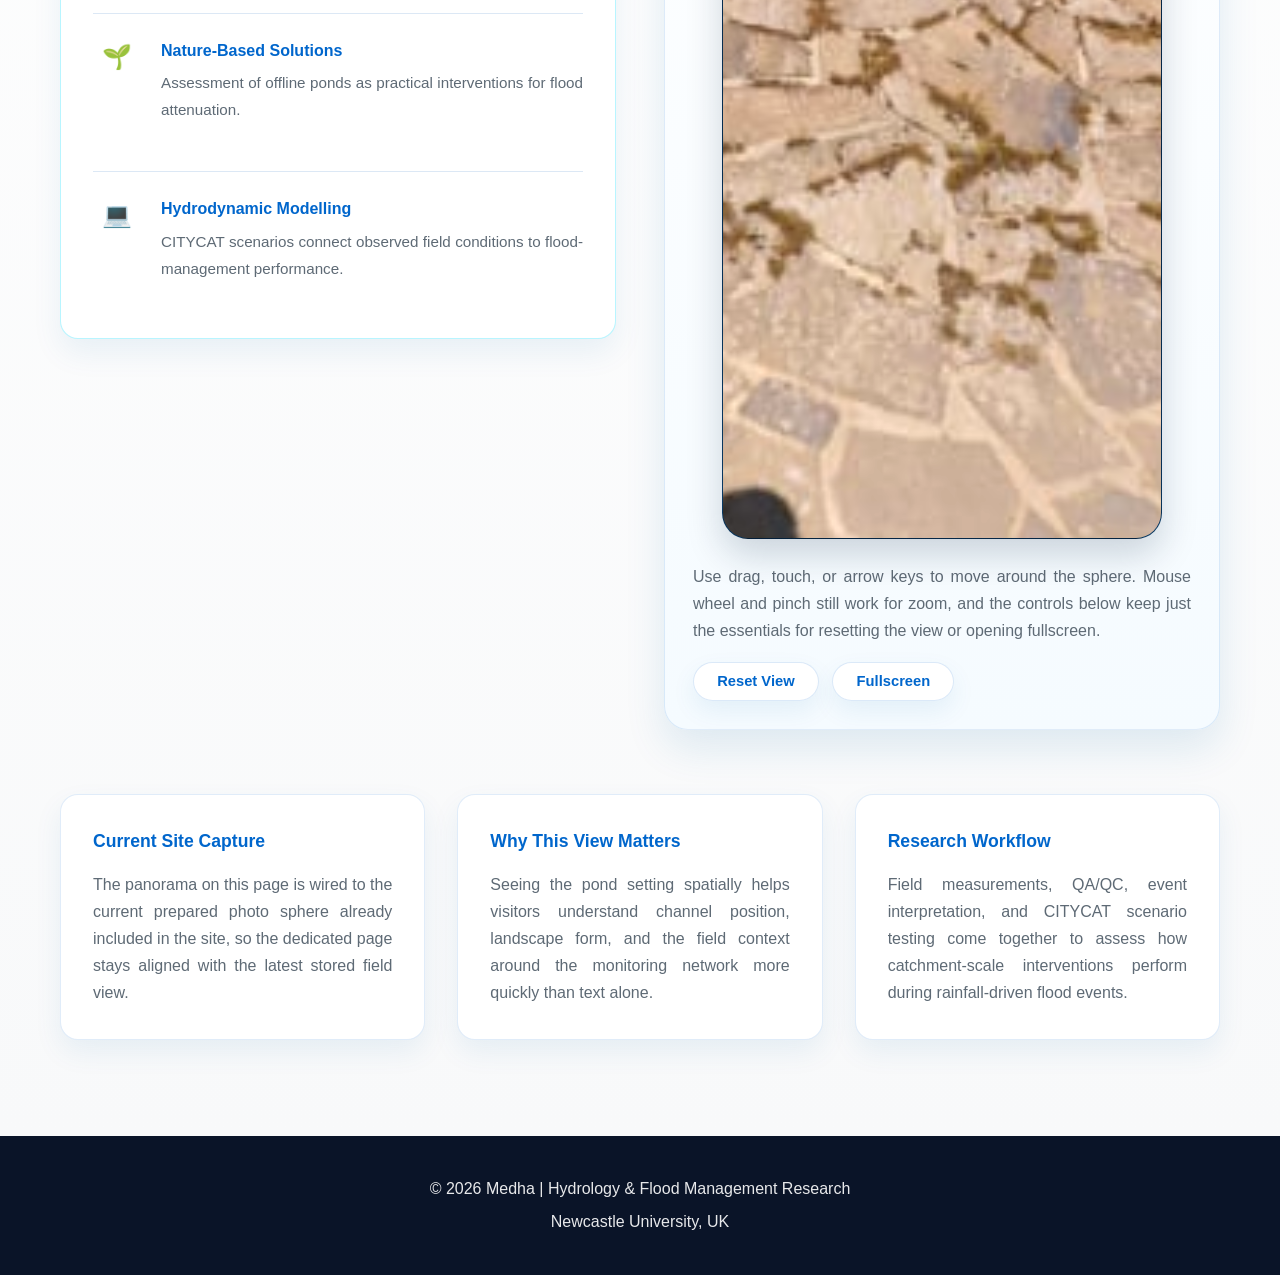
==== commit 5afc38c4: "Refactor research page controls and update navigation links for clarity" ====
--- a/Research/index.html
+++ b/Research/index.html
@@ -113,11 +113,8 @@
                         </div>
                     </div>
                     <div class="panorama-controls">
-                        <p>Use drag, touch, or arrow keys to move around the sphere. Mouse wheel, pinch, and the zoom buttons all work here as well, and auto-rotation resumes after a brief pause.</p>
+                        <p>Use drag, touch, or arrow keys to move around the sphere. Mouse wheel and pinch still work for zoom, and the controls below keep just the essentials for resetting the view or opening fullscreen.</p>
                         <div class="panorama-actions">
-                            <button id="autoRotateBtn" type="button" class="btn btn-small" aria-pressed="true">Pause Rotation</button>
-                            <button id="zoomInBtn" type="button" class="btn btn-small">Zoom In</button>
-                            <button id="zoomOutBtn" type="button" class="btn btn-small">Zoom Out</button>
                             <button id="resetBtn" type="button" class="btn btn-small">Reset View</button>
                             <button id="fullscreenBtn" type="button" class="btn btn-small">Fullscreen</button>
                         </div>
--- a/styles.css
+++ b/styles.css
@@ -1036,13 +1036,6 @@
     text-align: justify;
 }
 
-.research-page .panorama-viewer {
-    width: min(100%, 760px);
-    min-height: 430px;
-    max-height: min(76vh, 640px);
-    aspect-ratio: 16 / 10;
-}
-
 .research-page-grid {
     margin-top: 3rem;
 }
@@ -1333,13 +1326,6 @@
         aspect-ratio: 9 / 14;
     }
 
-    .research-page .panorama-viewer {
-        width: 100%;
-        min-height: 360px;
-        max-height: 68vh;
-        aspect-ratio: 16 / 11;
-    }
-
     .panorama-viewer:fullscreen {
         width: 100vw;
         height: 100vh;
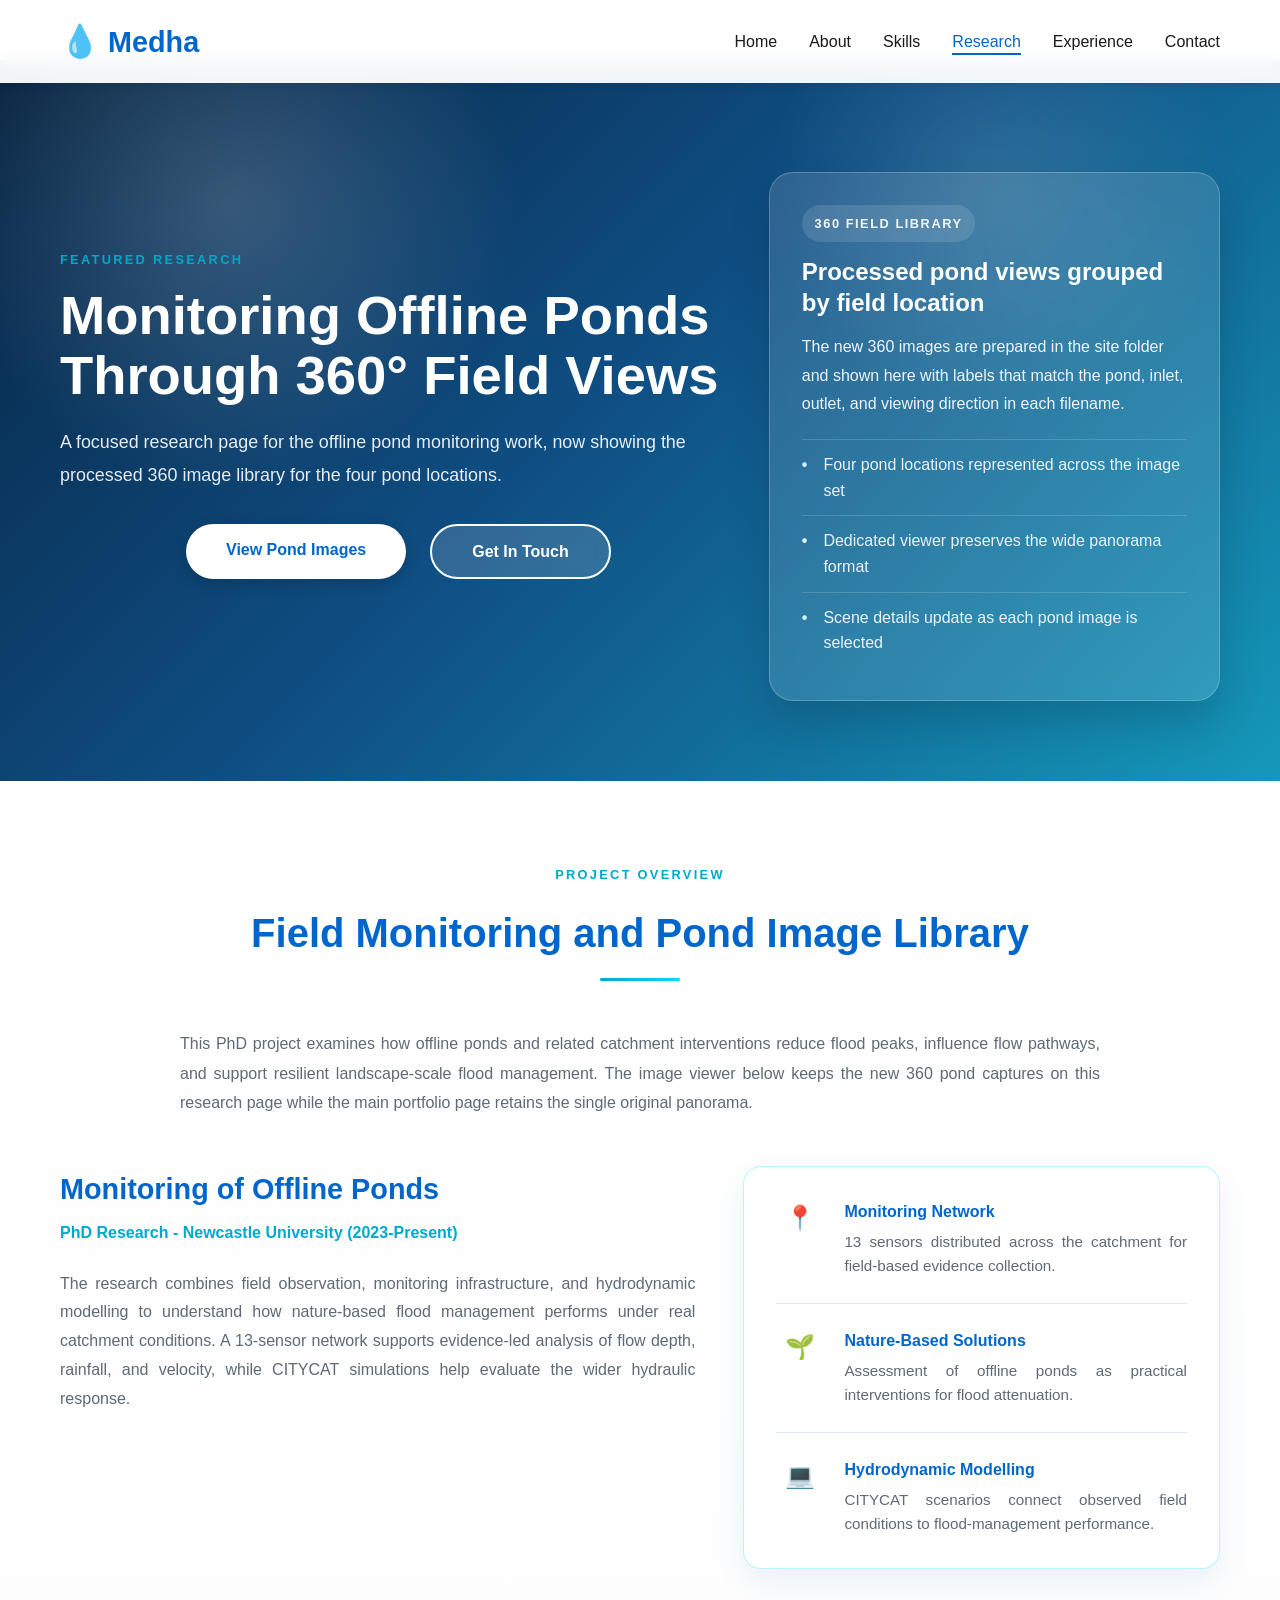
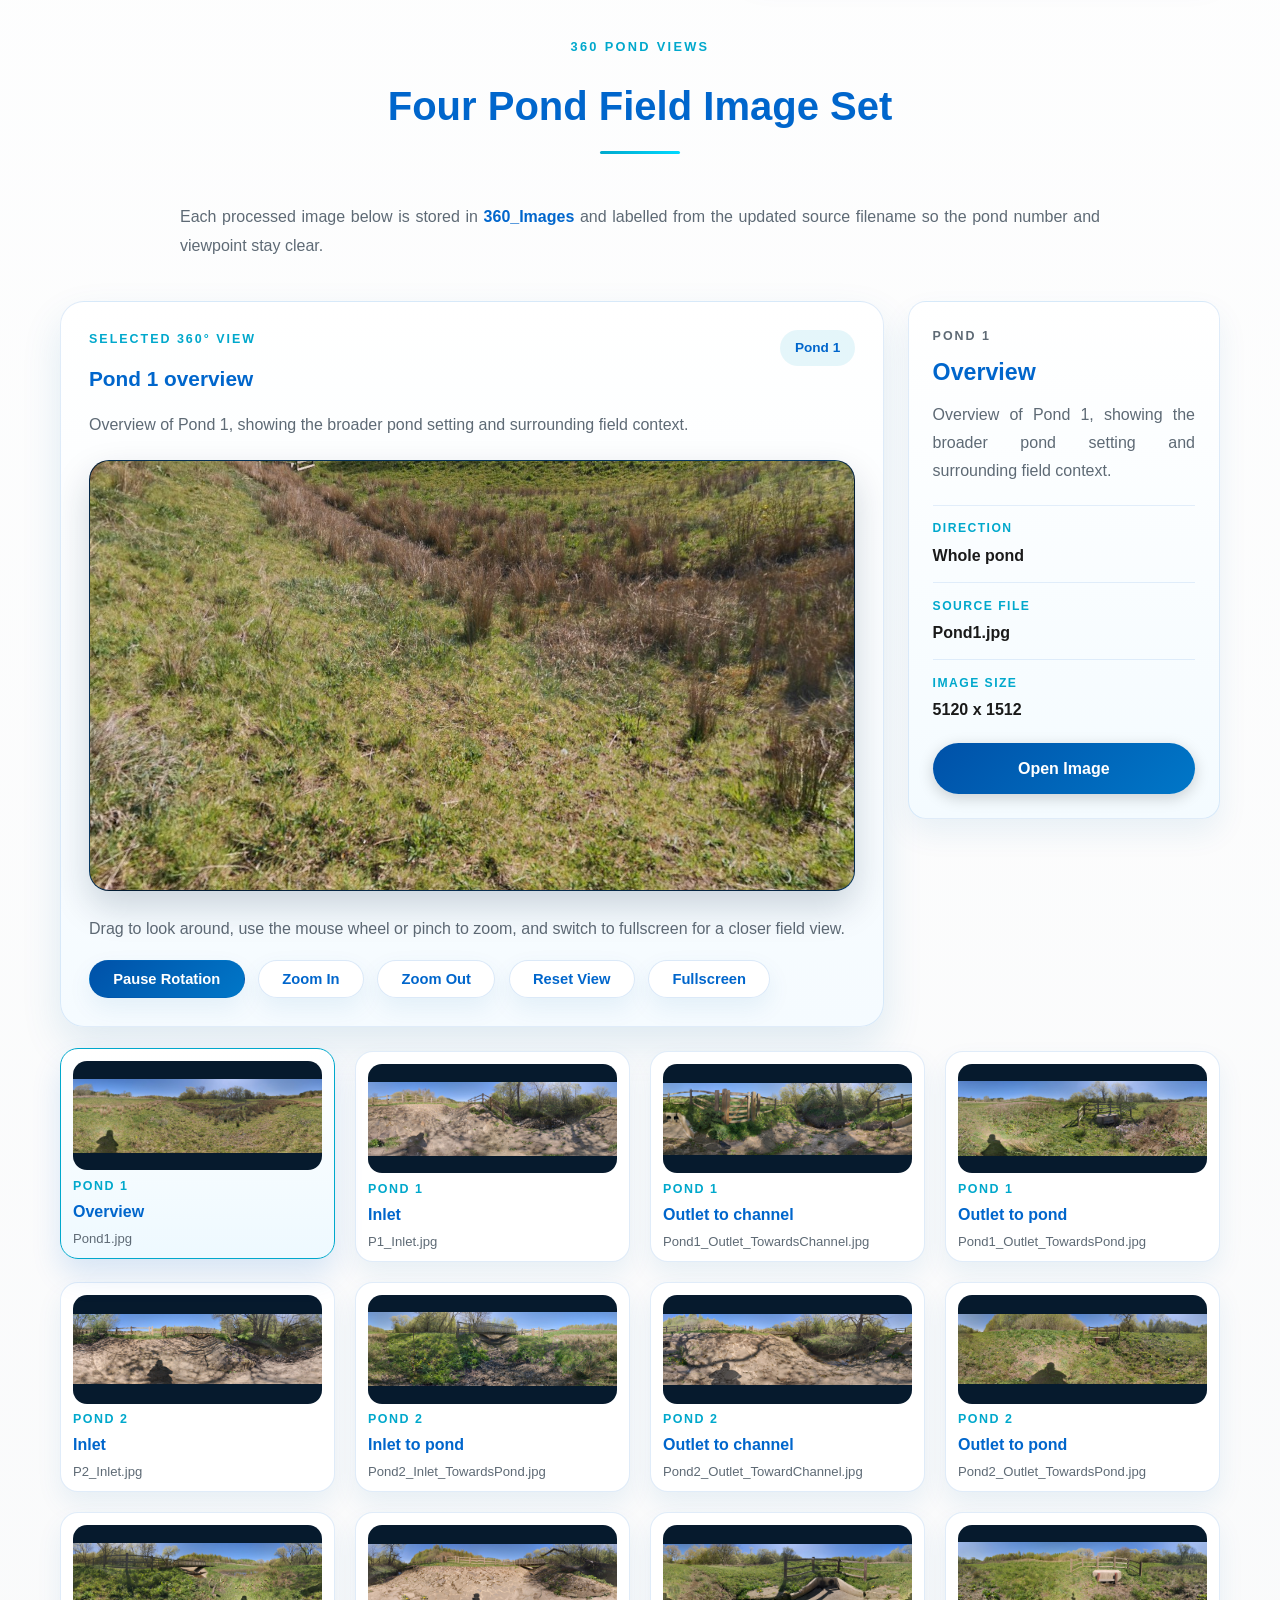
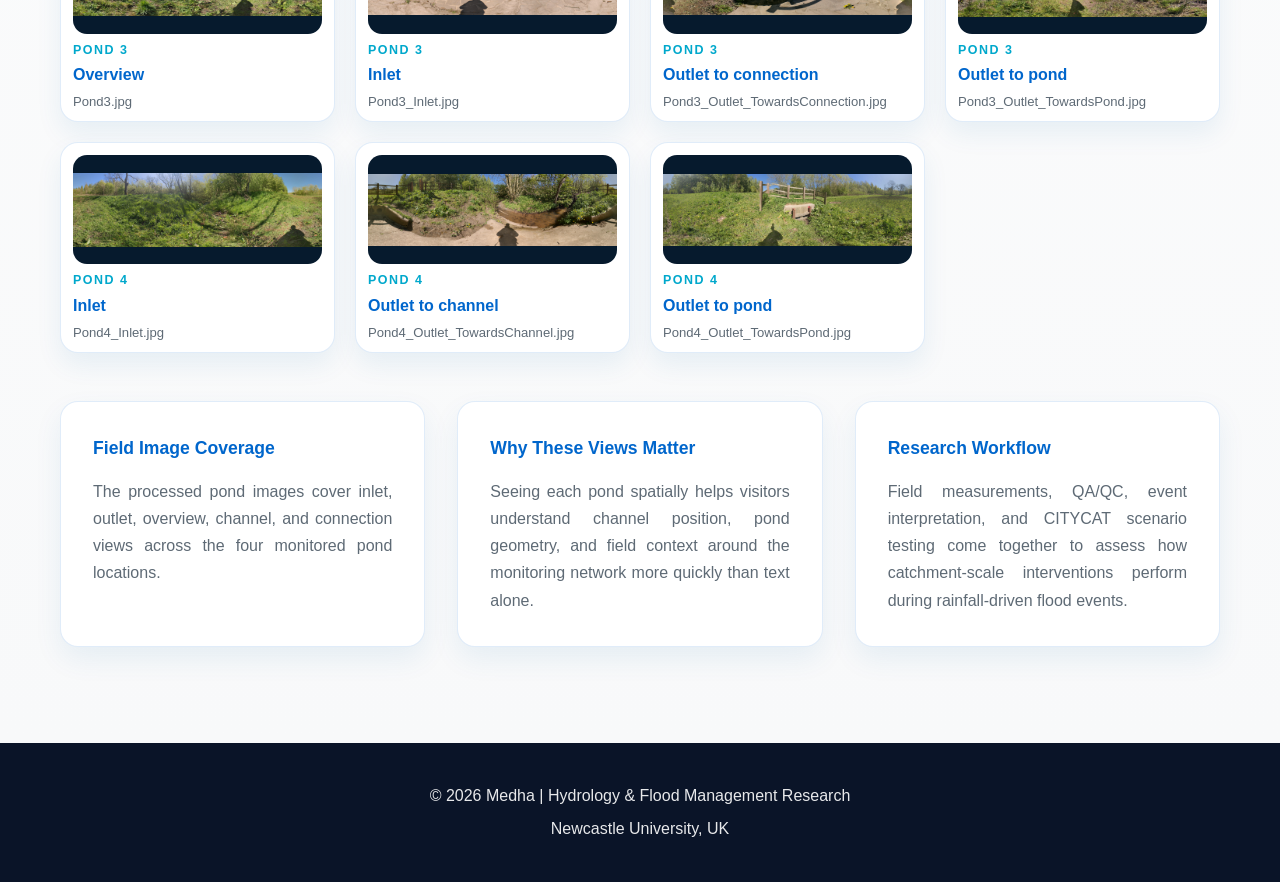
==== commit 4b483fe9: "Refactor research page layout and content for improved clarity and navigation - Updated the title an" ====
--- a/Research/index.html
+++ b/Research/index.html
@@ -33,23 +33,23 @@
         <div class="container page-hero-layout">
             <div class="page-hero-copy">
                 <p class="section-kicker">Featured Research</p>
-                <h1>Monitoring Offline Ponds Through the Current Photo Sphere</h1>
-                <p class="page-hero-description">This page gives the project its own home, with the latest field panorama and a concise overview of the monitoring and modelling work behind it.</p>
+                <h1>Monitoring Offline Ponds Through 360&deg; Field Views</h1>
+                <p class="page-hero-description">A focused research page for the offline pond monitoring work, now showing the processed 360 image library for the four pond locations.</p>
                 <div class="hero-cta">
-                    <a href="#research-details" class="btn btn-primary">Explore The Project</a>
+                    <a href="#pond-library" class="btn btn-primary">View Pond Images</a>
                     <a href="../index.html#contact" class="btn btn-outline">Get In Touch</a>
                 </div>
             </div>
 
             <aside class="page-hero-aside">
                 <div class="page-hero-card">
-                    <p class="page-hero-label">Current Photo Sphere</p>
-                    <h2>Interactive field context from the live site</h2>
-                    <p>The panorama below uses the current image already stored in the repository, so visitors can inspect the offline pond setting directly from this dedicated page.</p>
+                    <p class="page-hero-label">360 Field Library</p>
+                    <h2>Processed pond views grouped by field location</h2>
+                    <p>The new 360 images are prepared in the site folder and shown here with labels that match the pond, inlet, outlet, and viewing direction in each filename.</p>
                     <ul class="page-hero-points">
-                        <li>Built from the current prepared panorama image already in the site</li>
-                        <li>Works with drag, zoom, keyboard, and fullscreen controls</li>
-                        <li>Matches the main portfolio design for a seamless transition</li>
+                        <li>Four pond locations represented across the image set</li>
+                        <li>Dedicated viewer preserves the wide panorama format</li>
+                        <li>Scene details update as each pond image is selected</li>
                     </ul>
                 </div>
             </aside>
@@ -60,76 +60,217 @@
         <div class="container" id="research-details">
             <div class="research-page-intro">
                 <p class="section-kicker">Project Overview</p>
-                <h2 class="section-title">Field Monitoring and 360&deg; Site View</h2>
-                <p>This PhD project examines how offline ponds and related catchment interventions reduce flood peaks, influence flow pathways, and support resilient landscape-scale flood management. The viewer on this page presents the current field photo sphere so the site context is visible alongside the research summary.</p>
-            </div>
-
-            <div class="research-content">
+                <h2 class="section-title">Field Monitoring and Pond Image Library</h2>
+                <p>This PhD project examines how offline ponds and related catchment interventions reduce flood peaks, influence flow pathways, and support resilient landscape-scale flood management. The image viewer below keeps the new 360 pond captures on this research page while the main portfolio page retains the single original panorama.</p>
+            </div>
+
+            <div class="research-content research-page-overview">
                 <div class="research-info">
                     <h3>Monitoring of Offline Ponds</h3>
                     <p class="research-date">PhD Research - Newcastle University (2023-Present)</p>
 
                     <p>The research combines field observation, monitoring infrastructure, and hydrodynamic modelling to understand how nature-based flood management performs under real catchment conditions. A 13-sensor network supports evidence-led analysis of flow depth, rainfall, and velocity, while CITYCAT simulations help evaluate the wider hydraulic response.</p>
-
-                    <div class="research-highlights">
-                        <div class="highlight-item">
-                            <span class="highlight-icon">&#128205;</span>
-                            <div>
-                                <h4>Monitoring Network</h4>
-                                <p>13 sensors distributed across the catchment for field-based evidence collection.</p>
-                            </div>
-                        </div>
-                        <div class="highlight-item">
-                            <span class="highlight-icon">&#127793;</span>
-                            <div>
-                                <h4>Nature-Based Solutions</h4>
-                                <p>Assessment of offline ponds as practical interventions for flood attenuation.</p>
-                            </div>
-                        </div>
-                        <div class="highlight-item">
-                            <span class="highlight-icon">&#128187;</span>
-                            <div>
-                                <h4>Hydrodynamic Modelling</h4>
-                                <p>CITYCAT scenarios connect observed field conditions to flood-management performance.</p>
-                            </div>
-                        </div>
-                    </div>
-                </div>
-
-                <div class="panorama-section">
-                    <div class="panorama-header">
+                </div>
+
+                <div class="research-highlights">
+                    <div class="highlight-item">
+                        <span class="highlight-icon">&#128205;</span>
                         <div>
-                            <p class="panorama-eyebrow">360&deg; Panorama</p>
-                            <h4>Current field photo sphere</h4>
-                        </div>
-                        <span class="panorama-status">Live site context</span>
-                    </div>
-                    <p class="panorama-caption">Explore the current field view in 360 degrees. Drag to look around the pond setting, zoom for more detail, and use fullscreen when you want a wider sense of the monitoring environment.</p>
-                    <div class="panorama-frame">
-                        <div class="panorama-viewer" id="panorama" data-panorama-src="../360_Images/panorama-360.jpeg">
-                            <div class="panorama-loading">
-                                <span class="panorama-loading-label">Loading 360&deg; panorama...</span>
-                            </div>
-                        </div>
-                    </div>
-                    <div class="panorama-controls">
-                        <p>Use drag, touch, or arrow keys to move around the sphere. Mouse wheel and pinch still work for zoom, and the controls below keep just the essentials for resetting the view or opening fullscreen.</p>
-                        <div class="panorama-actions">
-                            <button id="resetBtn" type="button" class="btn btn-small">Reset View</button>
-                            <button id="fullscreenBtn" type="button" class="btn btn-small">Fullscreen</button>
-                        </div>
-                    </div>
+                            <h4>Monitoring Network</h4>
+                            <p>13 sensors distributed across the catchment for field-based evidence collection.</p>
+                        </div>
+                    </div>
+                    <div class="highlight-item">
+                        <span class="highlight-icon">&#127793;</span>
+                        <div>
+                            <h4>Nature-Based Solutions</h4>
+                            <p>Assessment of offline ponds as practical interventions for flood attenuation.</p>
+                        </div>
+                    </div>
+                    <div class="highlight-item">
+                        <span class="highlight-icon">&#128187;</span>
+                        <div>
+                            <h4>Hydrodynamic Modelling</h4>
+                            <p>CITYCAT scenarios connect observed field conditions to flood-management performance.</p>
+                        </div>
+                    </div>
+                </div>
+            </div>
+
+            <div id="pond-library" class="research-pond-library" aria-labelledby="pond-library-title">
+                <div class="pond-library-intro">
+                    <p class="section-kicker">360 Pond Views</p>
+                    <h2 id="pond-library-title" class="section-title">Four Pond Field Image Set</h2>
+                    <p>Each processed image below is stored in <span>360_Images</span> and labelled from the updated source filename so the pond number and viewpoint stay clear.</p>
+                </div>
+
+                <div class="pond-viewer-layout">
+                    <div class="panorama-section pond-viewer-card">
+                        <div class="panorama-header">
+                            <div>
+                                <p class="panorama-eyebrow">Selected 360&deg; View</p>
+                                <h4 id="panoramaSceneTitle">Pond 1 overview</h4>
+                            </div>
+                            <span class="panorama-status" id="panoramaSceneStatus">Pond 1</span>
+                        </div>
+                        <p class="panorama-caption" id="panoramaSceneDescription">Overview of Pond 1, showing the broader pond setting and surrounding field context.</p>
+                        <div class="panorama-frame">
+                            <div class="panorama-viewer panorama-viewer-wide" id="panorama" data-panorama-src="../360_Images/Pond1.jpg">
+                                <div class="panorama-loading">
+                                    <span class="panorama-loading-label">Loading 360&deg; panorama...</span>
+                                </div>
+                            </div>
+                        </div>
+                        <div class="panorama-controls">
+                            <p>Drag to look around, use the mouse wheel or pinch to zoom, and switch to fullscreen for a closer field view.</p>
+                            <div class="panorama-actions">
+                                <button id="autoRotateBtn" type="button" class="btn btn-small" aria-pressed="true">Pause Rotation</button>
+                                <button id="zoomInBtn" type="button" class="btn btn-small">Zoom In</button>
+                                <button id="zoomOutBtn" type="button" class="btn btn-small">Zoom Out</button>
+                                <button id="resetBtn" type="button" class="btn btn-small">Reset View</button>
+                                <button id="fullscreenBtn" type="button" class="btn btn-small">Fullscreen</button>
+                            </div>
+                        </div>
+                    </div>
+
+                    <aside class="scene-detail-panel" aria-live="polite">
+                        <p class="scene-detail-kicker" id="panoramaScenePond">Pond 1</p>
+                        <h3 id="panoramaSceneLocation">Overview</h3>
+                        <p id="panoramaSceneDetail">Overview of Pond 1, showing the broader pond setting and surrounding field context.</p>
+                        <dl class="scene-detail-list">
+                            <div>
+                                <dt>Direction</dt>
+                                <dd id="panoramaSceneDirection">Whole pond</dd>
+                            </div>
+                            <div>
+                                <dt>Source file</dt>
+                                <dd id="panoramaSceneFile">Pond1.jpg</dd>
+                            </div>
+                            <div>
+                                <dt>Image size</dt>
+                                <dd id="panoramaSceneSize">5120 x 1512</dd>
+                            </div>
+                        </dl>
+                        <a id="panoramaSceneLink" class="btn btn-primary scene-detail-link" href="../360_Images/Pond1.jpg" target="_blank" rel="noopener">Open Image</a>
+                    </aside>
+                </div>
+
+                <div class="pond-scene-grid" aria-label="Processed 360 pond image scenes">
+                    <button class="pond-scene-card is-active" type="button" data-panorama-scene data-panorama-src="../360_Images/Pond1.jpg" data-title="Pond 1 overview" data-pond="Pond 1" data-location="Overview" data-direction="Whole pond" data-file="Pond1.jpg" data-size="5120 x 1512" data-detail="Overview of Pond 1, showing the broader pond setting and surrounding field context.">
+                        <img src="../360_Images/Pond1.jpg" alt="Pond 1 overview 360 view" loading="lazy">
+                        <span class="scene-card-pond">Pond 1</span>
+                        <span class="scene-card-title">Overview</span>
+                        <span class="scene-card-file">Pond1.jpg</span>
+                    </button>
+
+                    <button class="pond-scene-card" type="button" data-panorama-scene data-panorama-src="../360_Images/P1_Inlet.jpg" data-title="Pond 1 inlet" data-pond="Pond 1" data-location="Inlet" data-direction="Towards pond inlet" data-file="P1_Inlet.jpg" data-size="5120 x 1520" data-detail="Inlet view for Pond 1, showing the approach into the pond and nearby monitoring context.">
+                        <img src="../360_Images/P1_Inlet.jpg" alt="Pond 1 inlet 360 view" loading="lazy">
+                        <span class="scene-card-pond">Pond 1</span>
+                        <span class="scene-card-title">Inlet</span>
+                        <span class="scene-card-file">P1_Inlet.jpg</span>
+                    </button>
+
+                    <button class="pond-scene-card" type="button" data-panorama-scene data-panorama-src="../360_Images/Pond1_Outlet_TowardsChannel.jpg" data-title="Pond 1 outlet towards channel" data-pond="Pond 1" data-location="Outlet" data-direction="Towards channel" data-file="Pond1_Outlet_TowardsChannel.jpg" data-size="5120 x 1478" data-detail="Outlet view from Pond 1 looking towards the channel connection.">
+                        <img src="../360_Images/Pond1_Outlet_TowardsChannel.jpg" alt="Pond 1 outlet towards channel 360 view" loading="lazy">
+                        <span class="scene-card-pond">Pond 1</span>
+                        <span class="scene-card-title">Outlet to channel</span>
+                        <span class="scene-card-file">Pond1_Outlet_TowardsChannel.jpg</span>
+                    </button>
+
+                    <button class="pond-scene-card" type="button" data-panorama-scene data-panorama-src="../360_Images/Pond1_Outlet_TowardsPond.jpg" data-title="Pond 1 outlet towards pond" data-pond="Pond 1" data-location="Outlet" data-direction="Towards pond" data-file="Pond1_Outlet_TowardsPond.jpg" data-size="5120 x 1544" data-detail="Outlet view at Pond 1 looking back towards the pond basin.">
+                        <img src="../360_Images/Pond1_Outlet_TowardsPond.jpg" alt="Pond 1 outlet towards pond 360 view" loading="lazy">
+                        <span class="scene-card-pond">Pond 1</span>
+                        <span class="scene-card-title">Outlet to pond</span>
+                        <span class="scene-card-file">Pond1_Outlet_TowardsPond.jpg</span>
+                    </button>
+
+                    <button class="pond-scene-card" type="button" data-panorama-scene data-panorama-src="../360_Images/P2_Inlet.jpg" data-title="Pond 2 inlet" data-pond="Pond 2" data-location="Inlet" data-direction="Towards inlet" data-file="P2_Inlet.jpg" data-size="5120 x 1448" data-detail="Inlet view for Pond 2, capturing the entry point and surrounding field conditions.">
+                        <img src="../360_Images/P2_Inlet.jpg" alt="Pond 2 inlet 360 view" loading="lazy">
+                        <span class="scene-card-pond">Pond 2</span>
+                        <span class="scene-card-title">Inlet</span>
+                        <span class="scene-card-file">P2_Inlet.jpg</span>
+                    </button>
+
+                    <button class="pond-scene-card" type="button" data-panorama-scene data-panorama-src="../360_Images/Pond2_Inlet_TowardsPond.jpg" data-title="Pond 2 inlet towards pond" data-pond="Pond 2" data-location="Inlet" data-direction="Towards pond" data-file="Pond2_Inlet_TowardsPond.jpg" data-size="5120 x 1514" data-detail="Inlet view at Pond 2 looking towards the pond.">
+                        <img src="../360_Images/Pond2_Inlet_TowardsPond.jpg" alt="Pond 2 inlet towards pond 360 view" loading="lazy">
+                        <span class="scene-card-pond">Pond 2</span>
+                        <span class="scene-card-title">Inlet to pond</span>
+                        <span class="scene-card-file">Pond2_Inlet_TowardsPond.jpg</span>
+                    </button>
+
+                    <button class="pond-scene-card" type="button" data-panorama-scene data-panorama-src="../360_Images/Pond2_Outlet_TowardChannel.jpg" data-title="Pond 2 outlet toward channel" data-pond="Pond 2" data-location="Outlet" data-direction="Toward channel" data-file="Pond2_Outlet_TowardChannel.jpg" data-size="5120 x 1462" data-detail="Outlet view from Pond 2 looking toward the downstream channel.">
+                        <img src="../360_Images/Pond2_Outlet_TowardChannel.jpg" alt="Pond 2 outlet toward channel 360 view" loading="lazy">
+                        <span class="scene-card-pond">Pond 2</span>
+                        <span class="scene-card-title">Outlet to channel</span>
+                        <span class="scene-card-file">Pond2_Outlet_TowardChannel.jpg</span>
+                    </button>
+
+                    <button class="pond-scene-card" type="button" data-panorama-scene data-panorama-src="../360_Images/Pond2_Outlet_TowardsPond.jpg" data-title="Pond 2 outlet towards pond" data-pond="Pond 2" data-location="Outlet" data-direction="Towards pond" data-file="Pond2_Outlet_TowardsPond.jpg" data-size="5120 x 1432" data-detail="Outlet view at Pond 2 looking back towards the pond.">
+                        <img src="../360_Images/Pond2_Outlet_TowardsPond.jpg" alt="Pond 2 outlet towards pond 360 view" loading="lazy">
+                        <span class="scene-card-pond">Pond 2</span>
+                        <span class="scene-card-title">Outlet to pond</span>
+                        <span class="scene-card-file">Pond2_Outlet_TowardsPond.jpg</span>
+                    </button>
+
+                    <button class="pond-scene-card" type="button" data-panorama-scene data-panorama-src="../360_Images/Pond3.jpg" data-title="Pond 3 overview" data-pond="Pond 3" data-location="Overview" data-direction="Whole pond" data-file="Pond3.jpg" data-size="5120 x 1504" data-detail="Overview of Pond 3, showing the pond setting and broader field context.">
+                        <img src="../360_Images/Pond3.jpg" alt="Pond 3 overview 360 view" loading="lazy">
+                        <span class="scene-card-pond">Pond 3</span>
+                        <span class="scene-card-title">Overview</span>
+                        <span class="scene-card-file">Pond3.jpg</span>
+                    </button>
+
+                    <button class="pond-scene-card" type="button" data-panorama-scene data-panorama-src="../360_Images/Pond3_Inlet.jpg" data-title="Pond 3 inlet" data-pond="Pond 3" data-location="Inlet" data-direction="Towards inlet" data-file="Pond3_Inlet.jpg" data-size="5120 x 1468" data-detail="Inlet view for Pond 3, showing the approach into the pond system.">
+                        <img src="../360_Images/Pond3_Inlet.jpg" alt="Pond 3 inlet 360 view" loading="lazy">
+                        <span class="scene-card-pond">Pond 3</span>
+                        <span class="scene-card-title">Inlet</span>
+                        <span class="scene-card-file">Pond3_Inlet.jpg</span>
+                    </button>
+
+                    <button class="pond-scene-card" type="button" data-panorama-scene data-panorama-src="../360_Images/Pond3_Outlet_TowardsConnection.jpg" data-title="Pond 3 outlet towards connection" data-pond="Pond 3" data-location="Outlet" data-direction="Towards connection" data-file="Pond3_Outlet_TowardsConnection.jpg" data-size="5120 x 1476" data-detail="Outlet view from Pond 3 looking towards the connection point.">
+                        <img src="../360_Images/Pond3_Outlet_TowardsConnection.jpg" alt="Pond 3 outlet towards connection 360 view" loading="lazy">
+                        <span class="scene-card-pond">Pond 3</span>
+                        <span class="scene-card-title">Outlet to connection</span>
+                        <span class="scene-card-file">Pond3_Outlet_TowardsConnection.jpg</span>
+                    </button>
+
+                    <button class="pond-scene-card" type="button" data-panorama-scene data-panorama-src="../360_Images/Pond3_Outlet_TowardsPond.jpg" data-title="Pond 3 outlet towards pond" data-pond="Pond 3" data-location="Outlet" data-direction="Towards pond" data-file="Pond3_Outlet_TowardsPond.jpg" data-size="5120 x 1536" data-detail="Outlet view at Pond 3 looking back towards the pond.">
+                        <img src="../360_Images/Pond3_Outlet_TowardsPond.jpg" alt="Pond 3 outlet towards pond 360 view" loading="lazy">
+                        <span class="scene-card-pond">Pond 3</span>
+                        <span class="scene-card-title">Outlet to pond</span>
+                        <span class="scene-card-file">Pond3_Outlet_TowardsPond.jpg</span>
+                    </button>
+
+                    <button class="pond-scene-card" type="button" data-panorama-scene data-panorama-src="../360_Images/Pond4_Inlet.jpg" data-title="Pond 4 inlet" data-pond="Pond 4" data-location="Inlet" data-direction="Towards inlet" data-file="Pond4_Inlet.jpg" data-size="5120 x 1518" data-detail="Inlet view for Pond 4, capturing the approach into the pond.">
+                        <img src="../360_Images/Pond4_Inlet.jpg" alt="Pond 4 inlet 360 view" loading="lazy">
+                        <span class="scene-card-pond">Pond 4</span>
+                        <span class="scene-card-title">Inlet</span>
+                        <span class="scene-card-file">Pond4_Inlet.jpg</span>
+                    </button>
+
+                    <button class="pond-scene-card" type="button" data-panorama-scene data-panorama-src="../360_Images/Pond4_Outlet_TowardsChannel.jpg" data-title="Pond 4 outlet towards channel" data-pond="Pond 4" data-location="Outlet" data-direction="Towards channel" data-file="Pond4_Outlet_TowardsChannel.jpg" data-size="5120 x 1488" data-detail="Outlet view from Pond 4 looking towards the channel.">
+                        <img src="../360_Images/Pond4_Outlet_TowardsChannel.jpg" alt="Pond 4 outlet towards channel 360 view" loading="lazy">
+                        <span class="scene-card-pond">Pond 4</span>
+                        <span class="scene-card-title">Outlet to channel</span>
+                        <span class="scene-card-file">Pond4_Outlet_TowardsChannel.jpg</span>
+                    </button>
+
+                    <button class="pond-scene-card" type="button" data-panorama-scene data-panorama-src="../360_Images/Pond4_Outlet_TowardsPond.jpg" data-title="Pond 4 outlet towards pond" data-pond="Pond 4" data-location="Outlet" data-direction="Towards pond" data-file="Pond4_Outlet_TowardsPond.jpg" data-size="5120 x 1484" data-detail="Outlet view at Pond 4 looking back towards the pond.">
+                        <img src="../360_Images/Pond4_Outlet_TowardsPond.jpg" alt="Pond 4 outlet towards pond 360 view" loading="lazy">
+                        <span class="scene-card-pond">Pond 4</span>
+                        <span class="scene-card-title">Outlet to pond</span>
+                        <span class="scene-card-file">Pond4_Outlet_TowardsPond.jpg</span>
+                    </button>
                 </div>
             </div>
 
             <div class="projects-grid research-page-grid">
                 <article class="project-card">
-                    <h4>Current Site Capture</h4>
-                    <p>The panorama on this page is wired to the current prepared photo sphere already included in the site, so the dedicated page stays aligned with the latest stored field view.</p>
+                    <h4>Field Image Coverage</h4>
+                    <p>The processed pond images cover inlet, outlet, overview, channel, and connection views across the four monitored pond locations.</p>
                 </article>
                 <article class="project-card">
-                    <h4>Why This View Matters</h4>
-                    <p>Seeing the pond setting spatially helps visitors understand channel position, landscape form, and the field context around the monitoring network more quickly than text alone.</p>
+                    <h4>Why These Views Matter</h4>
+                    <p>Seeing each pond spatially helps visitors understand channel position, pond geometry, and field context around the monitoring network more quickly than text alone.</p>
                 </article>
                 <article class="project-card">
                     <h4>Research Workflow</h4>
--- a/styles.css
+++ b/styles.css
@@ -1024,6 +1024,16 @@
     padding-top: 5rem;
 }
 
+.research-page-overview {
+    grid-template-columns: minmax(0, 1fr) minmax(280px, 0.75fr);
+    align-items: stretch;
+    margin-bottom: 4rem;
+}
+
+.research-page-overview .research-highlights {
+    margin-top: 0;
+}
+
 .research-page-intro {
     max-width: 920px;
     margin: 0 auto 3rem;
@@ -1038,6 +1048,184 @@
 
 .research-page-grid {
     margin-top: 3rem;
+}
+
+.research-pond-library {
+    margin-top: 4rem;
+}
+
+.pond-library-intro {
+    max-width: 920px;
+    margin: 0 auto 2.5rem;
+    text-align: center;
+}
+
+.pond-library-intro p:last-child {
+    color: var(--text-light);
+    line-height: 1.85;
+    text-align: justify;
+}
+
+.pond-library-intro span {
+    color: var(--primary);
+    font-weight: 700;
+}
+
+.pond-viewer-layout {
+    display: grid;
+    grid-template-columns: minmax(0, 1.45fr) minmax(280px, 0.55fr);
+    gap: 1.5rem;
+    align-items: start;
+}
+
+.pond-viewer-card {
+    min-width: 0;
+}
+
+.research-page .panorama-viewer-wide {
+    width: 100%;
+    max-width: none;
+    min-height: 420px;
+    max-height: min(72vh, 700px);
+    aspect-ratio: 16 / 9;
+    border-radius: 20px;
+}
+
+.scene-detail-panel {
+    position: sticky;
+    top: 96px;
+    padding: 1.5rem;
+    border-radius: 18px;
+    background: linear-gradient(180deg, #ffffff 0%, #f4fbff 100%);
+    border: 1px solid rgba(0, 102, 204, 0.12);
+    box-shadow: 0 14px 30px rgba(17, 103, 168, 0.08);
+}
+
+.scene-detail-kicker {
+    margin-bottom: 0.65rem;
+    color: var(--secondary);
+    font-size: 0.78rem;
+    font-weight: 700;
+    letter-spacing: 0.16em;
+    text-transform: uppercase;
+}
+
+.scene-detail-panel h3 {
+    color: var(--primary);
+    font-size: 1.45rem;
+    line-height: 1.25;
+    margin-bottom: 0.85rem;
+}
+
+.scene-detail-panel p {
+    color: var(--text-light);
+    line-height: 1.75;
+    text-align: justify;
+}
+
+.scene-detail-list {
+    display: grid;
+    gap: 0.85rem;
+    margin: 1.25rem 0;
+}
+
+.scene-detail-list div {
+    padding-top: 0.85rem;
+    border-top: 1px solid rgba(0, 102, 204, 0.1);
+}
+
+.scene-detail-list dt {
+    margin-bottom: 0.25rem;
+    color: var(--secondary);
+    font-size: 0.76rem;
+    font-weight: 700;
+    letter-spacing: 0.12em;
+    text-transform: uppercase;
+}
+
+.scene-detail-list dd {
+    color: var(--text);
+    font-weight: 600;
+    overflow-wrap: anywhere;
+}
+
+.scene-detail-link {
+    width: 100%;
+    text-align: center;
+    background: linear-gradient(135deg, #0051a8 0%, #0077c8 100%);
+    color: white;
+}
+
+.scene-detail-link:hover {
+    color: white;
+}
+
+.pond-scene-grid {
+    display: grid;
+    grid-template-columns: repeat(auto-fit, minmax(220px, 1fr));
+    gap: 1.25rem;
+    margin-top: 1.5rem;
+}
+
+.pond-scene-card {
+    display: grid;
+    gap: 0.55rem;
+    width: 100%;
+    padding: 0.75rem;
+    border-radius: 18px;
+    border: 1px solid rgba(0, 102, 204, 0.12);
+    background: white;
+    color: var(--text);
+    text-align: left;
+    cursor: pointer;
+    box-shadow: 0 12px 26px rgba(17, 103, 168, 0.08);
+    transition: transform 0.25s ease, border-color 0.25s ease, box-shadow 0.25s ease;
+}
+
+.pond-scene-card:hover,
+.pond-scene-card.is-active {
+    border-color: var(--secondary);
+    box-shadow: 0 16px 30px rgba(0, 102, 204, 0.14);
+    transform: translateY(-3px);
+}
+
+.pond-scene-card.is-active {
+    background: linear-gradient(180deg, #ffffff 0%, #eef9ff 100%);
+}
+
+.pond-scene-card:focus-visible {
+    outline: 3px solid rgba(0, 119, 200, 0.28);
+    outline-offset: 2px;
+}
+
+.pond-scene-card img {
+    display: block;
+    width: 100%;
+    aspect-ratio: 16 / 7;
+    object-fit: contain;
+    border-radius: 14px;
+    background: #061a2d;
+}
+
+.scene-card-pond {
+    color: var(--secondary);
+    font-size: 0.78rem;
+    font-weight: 700;
+    letter-spacing: 0.12em;
+    text-transform: uppercase;
+}
+
+.scene-card-title {
+    color: var(--primary);
+    font-size: 1rem;
+    font-weight: 700;
+    line-height: 1.25;
+}
+
+.scene-card-file {
+    color: var(--text-light);
+    font-size: 0.82rem;
+    overflow-wrap: anywhere;
 }
 
 .research-page .footer {
@@ -1250,12 +1438,17 @@
     .about-story-grid,
     .about-focus-grid,
     .research-content,
-    .page-hero-layout {
+    .page-hero-layout,
+    .pond-viewer-layout {
         grid-template-columns: 1fr;
     }
 
     .about-focus {
         grid-template-columns: 1fr;
+    }
+
+    .scene-detail-panel {
+        position: static;
     }
 }
 
@@ -1326,9 +1519,20 @@
         aspect-ratio: 9 / 14;
     }
 
+    .research-page .panorama-viewer-wide {
+        width: 100%;
+        min-height: 320px;
+        max-height: 70vh;
+        aspect-ratio: 16 / 10;
+    }
+
     .panorama-viewer:fullscreen {
         width: 100vw;
         height: 100vh;
+    }
+
+    .pond-scene-grid {
+        grid-template-columns: repeat(auto-fit, minmax(180px, 1fr));
     }
 
     .skills-grid,
@@ -1404,4 +1608,9 @@
     .panorama-actions {
         flex-direction: column;
     }
-}
+
+    .research-page .panorama-viewer-wide {
+        min-height: 260px;
+        aspect-ratio: 4 / 3;
+    }
+}
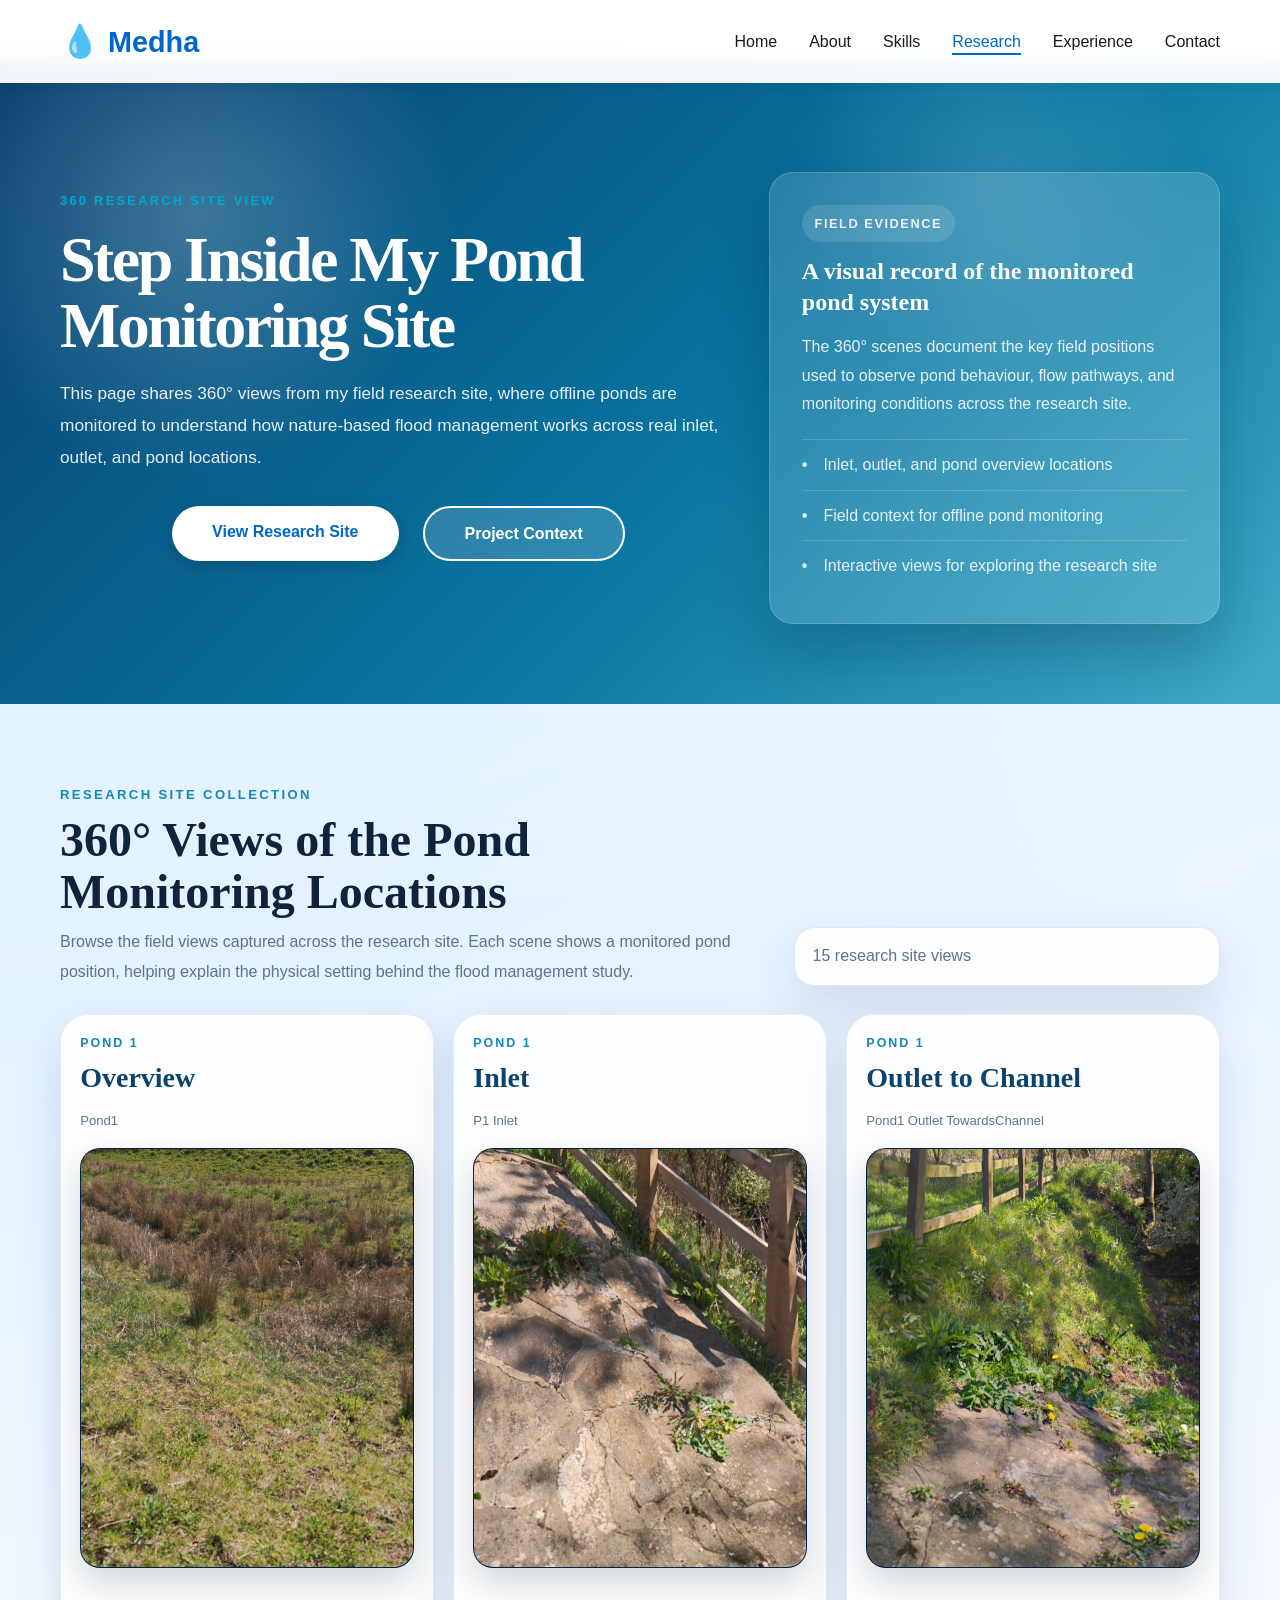
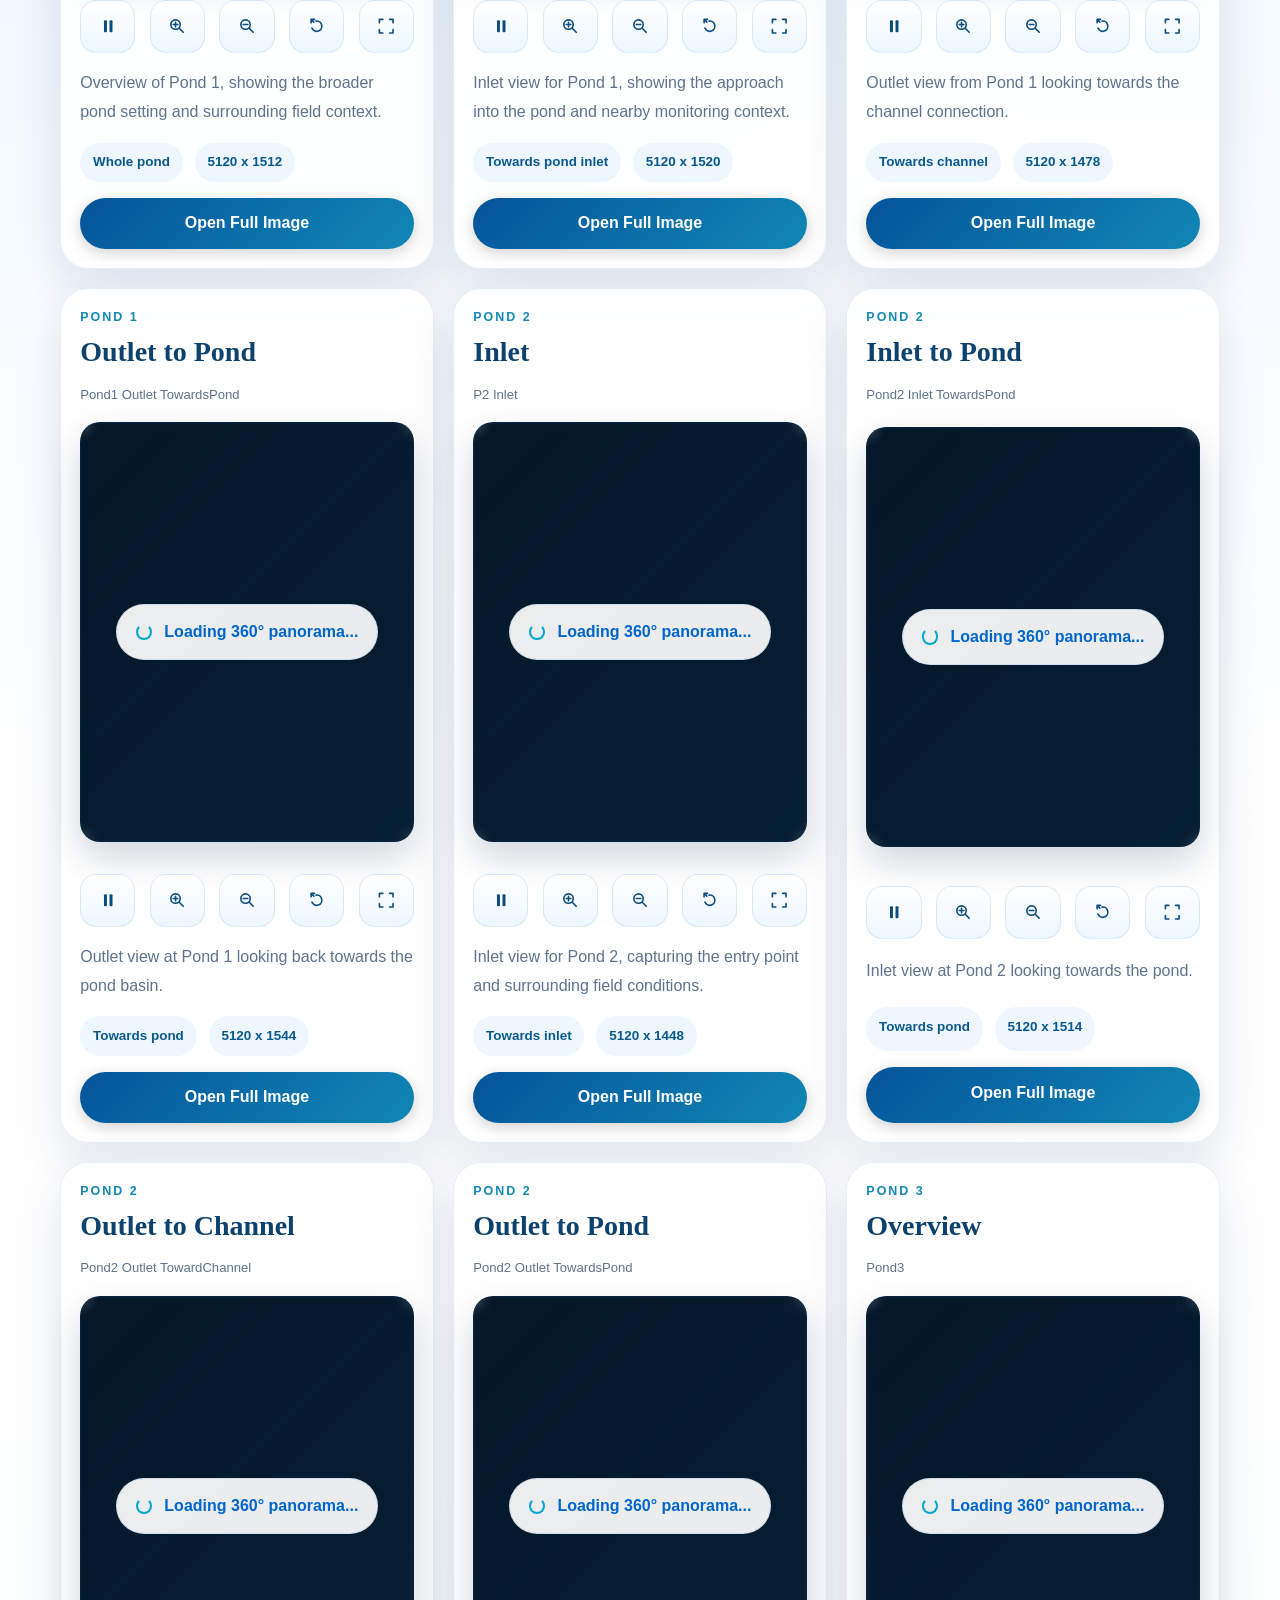
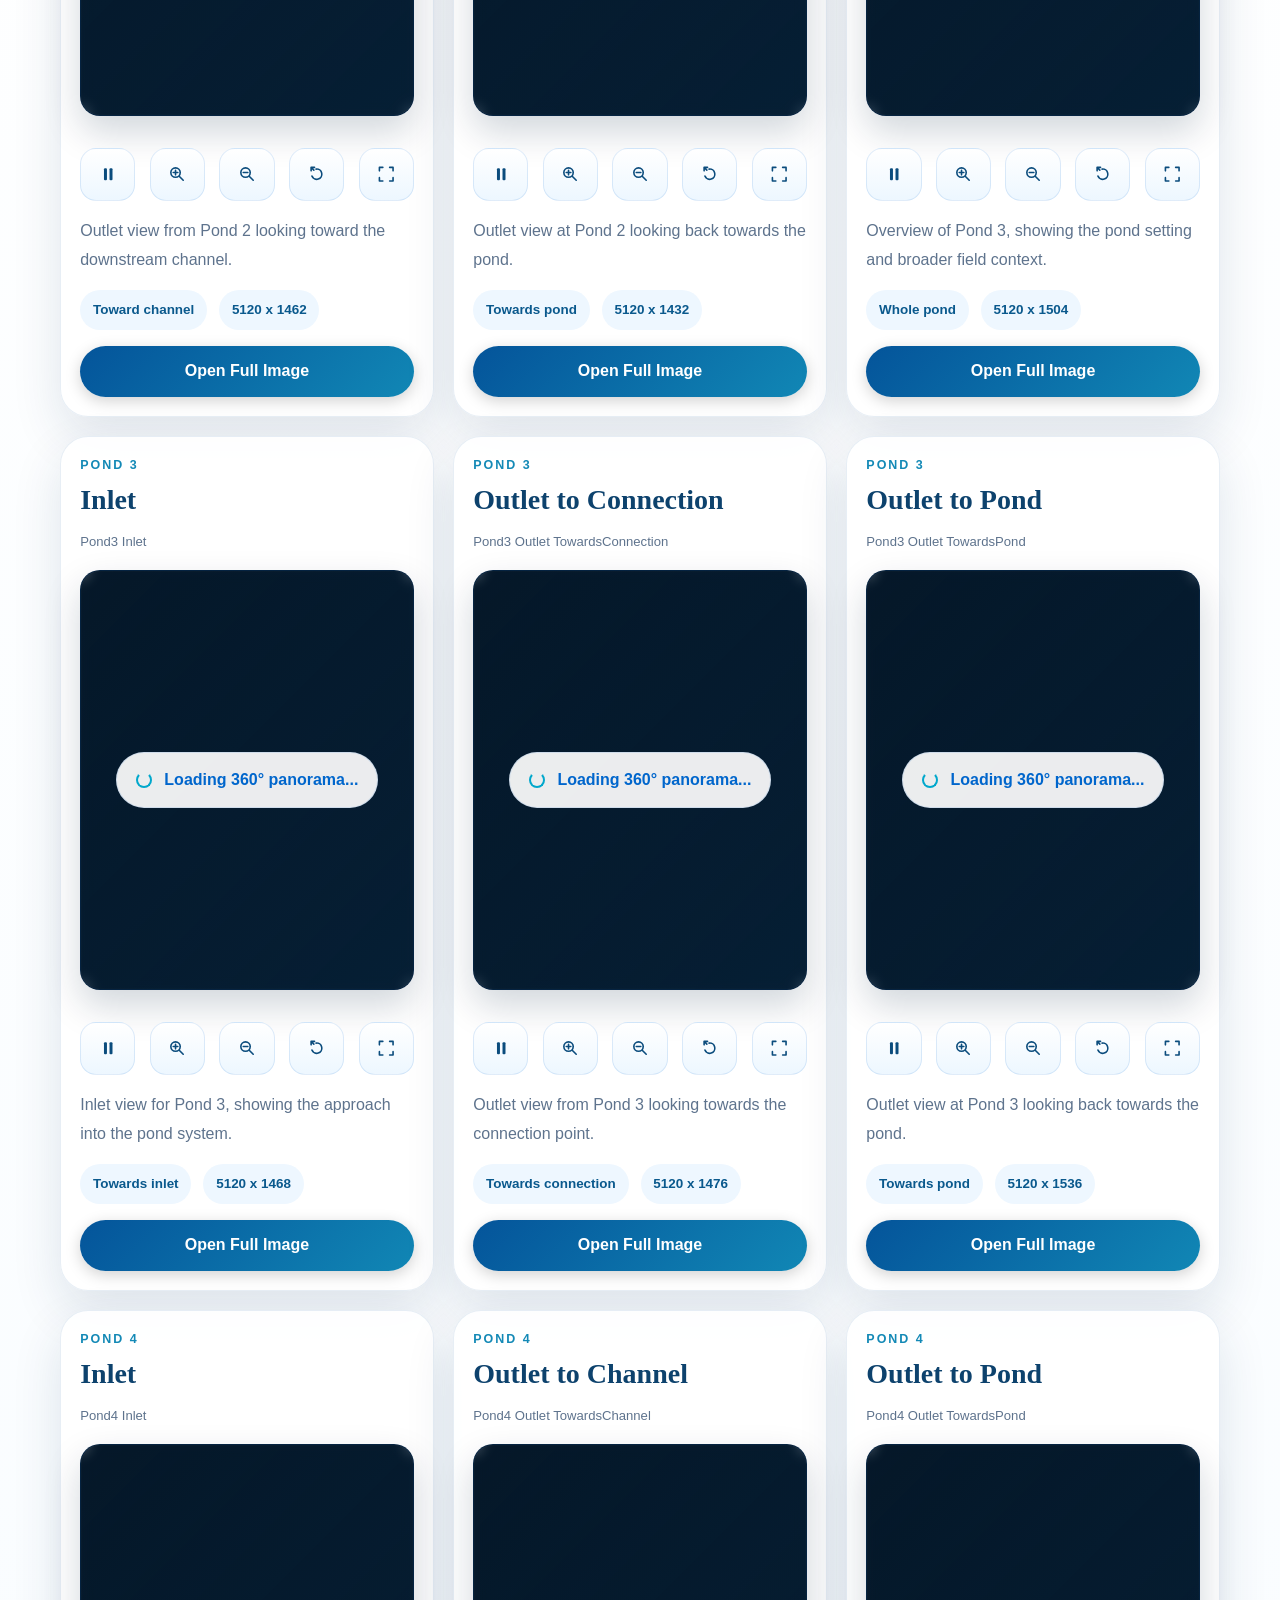
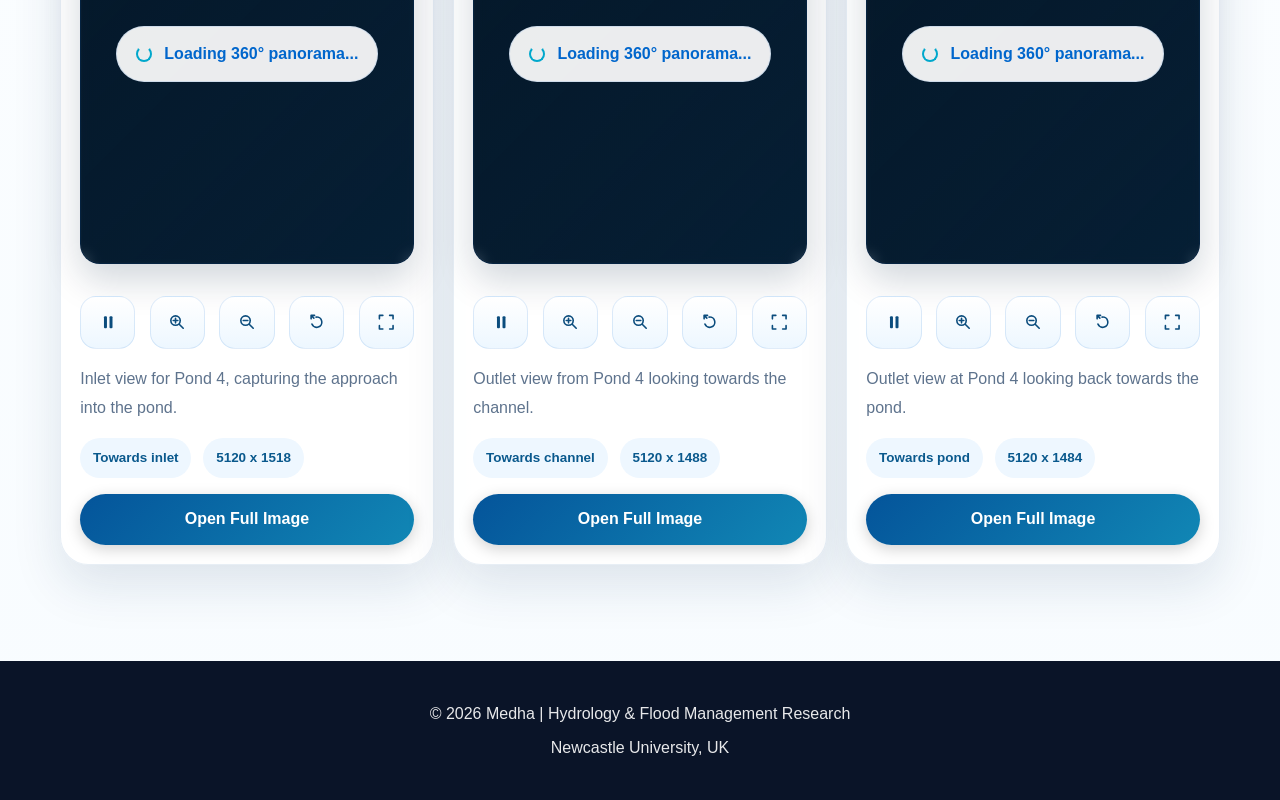
==== commit 696e21c5: "Refactor styles and enhance functionality in research components - Removed unused CSS variables and " ====
--- a/Research/index.html
+++ b/Research/index.html
@@ -2,11 +2,17 @@
 <html lang="en">
 <head>
     <meta charset="UTF-8">
+    <meta http-equiv="Content-Security-Policy" content="default-src 'self'; script-src 'self'; style-src 'self' https://fonts.googleapis.com; font-src https://fonts.gstatic.com; img-src 'self' data:; connect-src 'self' https://fonts.googleapis.com https://fonts.gstatic.com; object-src 'none'; base-uri 'self'; form-action 'self'; upgrade-insecure-requests">
+    <meta name="referrer" content="strict-origin-when-cross-origin">
     <meta name="viewport" content="width=device-width, initial-scale=1.0">
     <title>Research | Medha</title>
+    <link rel="preconnect" href="https://fonts.googleapis.com">
+    <link rel="preconnect" href="https://fonts.gstatic.com" crossorigin>
+    <link href="https://fonts.googleapis.com/css2?family=Fraunces:opsz,wght@9..144,600;9..144,700&family=Manrope:wght@400;500;600;700;800&display=swap" rel="stylesheet">
     <link rel="stylesheet" href="../styles.css">
+    <link rel="stylesheet" href="../research-variants.css">
 </head>
-<body class="research-page">
+<body class="research-page research-variant-page">
     <nav class="navbar">
         <div class="nav-container">
             <a href="../index.html#home" class="logo">
@@ -32,253 +38,35 @@
     <section id="research-page" class="page-hero research-page-hero">
         <div class="container page-hero-layout">
             <div class="page-hero-copy">
-                <p class="section-kicker">Featured Research</p>
-                <h1>Monitoring Offline Ponds Through 360&deg; Field Views</h1>
-                <p class="page-hero-description">A focused research page for the offline pond monitoring work, now showing the processed 360 image library for the four pond locations.</p>
+                <p class="section-kicker">360 Research Site View</p>
+                <h1>Step Inside My Pond Monitoring Site</h1>
+                <p class="page-hero-description">This page shares 360&deg; views from my field research site, where offline ponds are monitored to understand how nature-based flood management works across real inlet, outlet, and pond locations.</p>
                 <div class="hero-cta">
-                    <a href="#pond-library" class="btn btn-primary">View Pond Images</a>
-                    <a href="../index.html#contact" class="btn btn-outline">Get In Touch</a>
+                    <a href="#research-app" class="btn btn-primary">View Research Site</a>
+                    <a href="../index.html#research" class="btn btn-outline">Project Context</a>
                 </div>
             </div>
 
             <aside class="page-hero-aside">
                 <div class="page-hero-card">
-                    <p class="page-hero-label">360 Field Library</p>
-                    <h2>Processed pond views grouped by field location</h2>
-                    <p>The new 360 images are prepared in the site folder and shown here with labels that match the pond, inlet, outlet, and viewing direction in each filename.</p>
+                    <p class="page-hero-label">Field Evidence</p>
+                    <h2>A visual record of the monitored pond system</h2>
+                    <p>The 360&deg; scenes document the key field positions used to observe pond behaviour, flow pathways, and monitoring conditions across the research site.</p>
                     <ul class="page-hero-points">
-                        <li>Four pond locations represented across the image set</li>
-                        <li>Dedicated viewer preserves the wide panorama format</li>
-                        <li>Scene details update as each pond image is selected</li>
+                        <li>Inlet, outlet, and pond overview locations</li>
+                        <li>Field context for offline pond monitoring</li>
+                        <li>Interactive views for exploring the research site</li>
                     </ul>
                 </div>
             </aside>
         </div>
     </section>
 
-    <section class="research research-page-section">
-        <div class="container" id="research-details">
-            <div class="research-page-intro">
-                <p class="section-kicker">Project Overview</p>
-                <h2 class="section-title">Field Monitoring and Pond Image Library</h2>
-                <p>This PhD project examines how offline ponds and related catchment interventions reduce flood peaks, influence flow pathways, and support resilient landscape-scale flood management. The image viewer below keeps the new 360 pond captures on this research page while the main portfolio page retains the single original panorama.</p>
-            </div>
-
-            <div class="research-content research-page-overview">
-                <div class="research-info">
-                    <h3>Monitoring of Offline Ponds</h3>
-                    <p class="research-date">PhD Research - Newcastle University (2023-Present)</p>
-
-                    <p>The research combines field observation, monitoring infrastructure, and hydrodynamic modelling to understand how nature-based flood management performs under real catchment conditions. A 13-sensor network supports evidence-led analysis of flow depth, rainfall, and velocity, while CITYCAT simulations help evaluate the wider hydraulic response.</p>
-                </div>
-
-                <div class="research-highlights">
-                    <div class="highlight-item">
-                        <span class="highlight-icon">&#128205;</span>
-                        <div>
-                            <h4>Monitoring Network</h4>
-                            <p>13 sensors distributed across the catchment for field-based evidence collection.</p>
-                        </div>
-                    </div>
-                    <div class="highlight-item">
-                        <span class="highlight-icon">&#127793;</span>
-                        <div>
-                            <h4>Nature-Based Solutions</h4>
-                            <p>Assessment of offline ponds as practical interventions for flood attenuation.</p>
-                        </div>
-                    </div>
-                    <div class="highlight-item">
-                        <span class="highlight-icon">&#128187;</span>
-                        <div>
-                            <h4>Hydrodynamic Modelling</h4>
-                            <p>CITYCAT scenarios connect observed field conditions to flood-management performance.</p>
-                        </div>
-                    </div>
-                </div>
-            </div>
-
-            <div id="pond-library" class="research-pond-library" aria-labelledby="pond-library-title">
-                <div class="pond-library-intro">
-                    <p class="section-kicker">360 Pond Views</p>
-                    <h2 id="pond-library-title" class="section-title">Four Pond Field Image Set</h2>
-                    <p>Each processed image below is stored in <span>360_Images</span> and labelled from the updated source filename so the pond number and viewpoint stay clear.</p>
-                </div>
-
-                <div class="pond-viewer-layout">
-                    <div class="panorama-section pond-viewer-card">
-                        <div class="panorama-header">
-                            <div>
-                                <p class="panorama-eyebrow">Selected 360&deg; View</p>
-                                <h4 id="panoramaSceneTitle">Pond 1 overview</h4>
-                            </div>
-                            <span class="panorama-status" id="panoramaSceneStatus">Pond 1</span>
-                        </div>
-                        <p class="panorama-caption" id="panoramaSceneDescription">Overview of Pond 1, showing the broader pond setting and surrounding field context.</p>
-                        <div class="panorama-frame">
-                            <div class="panorama-viewer panorama-viewer-wide" id="panorama" data-panorama-src="../360_Images/Pond1.jpg">
-                                <div class="panorama-loading">
-                                    <span class="panorama-loading-label">Loading 360&deg; panorama...</span>
-                                </div>
-                            </div>
-                        </div>
-                        <div class="panorama-controls">
-                            <p>Drag to look around, use the mouse wheel or pinch to zoom, and switch to fullscreen for a closer field view.</p>
-                            <div class="panorama-actions">
-                                <button id="autoRotateBtn" type="button" class="btn btn-small" aria-pressed="true">Pause Rotation</button>
-                                <button id="zoomInBtn" type="button" class="btn btn-small">Zoom In</button>
-                                <button id="zoomOutBtn" type="button" class="btn btn-small">Zoom Out</button>
-                                <button id="resetBtn" type="button" class="btn btn-small">Reset View</button>
-                                <button id="fullscreenBtn" type="button" class="btn btn-small">Fullscreen</button>
-                            </div>
-                        </div>
-                    </div>
-
-                    <aside class="scene-detail-panel" aria-live="polite">
-                        <p class="scene-detail-kicker" id="panoramaScenePond">Pond 1</p>
-                        <h3 id="panoramaSceneLocation">Overview</h3>
-                        <p id="panoramaSceneDetail">Overview of Pond 1, showing the broader pond setting and surrounding field context.</p>
-                        <dl class="scene-detail-list">
-                            <div>
-                                <dt>Direction</dt>
-                                <dd id="panoramaSceneDirection">Whole pond</dd>
-                            </div>
-                            <div>
-                                <dt>Source file</dt>
-                                <dd id="panoramaSceneFile">Pond1.jpg</dd>
-                            </div>
-                            <div>
-                                <dt>Image size</dt>
-                                <dd id="panoramaSceneSize">5120 x 1512</dd>
-                            </div>
-                        </dl>
-                        <a id="panoramaSceneLink" class="btn btn-primary scene-detail-link" href="../360_Images/Pond1.jpg" target="_blank" rel="noopener">Open Image</a>
-                    </aside>
-                </div>
-
-                <div class="pond-scene-grid" aria-label="Processed 360 pond image scenes">
-                    <button class="pond-scene-card is-active" type="button" data-panorama-scene data-panorama-src="../360_Images/Pond1.jpg" data-title="Pond 1 overview" data-pond="Pond 1" data-location="Overview" data-direction="Whole pond" data-file="Pond1.jpg" data-size="5120 x 1512" data-detail="Overview of Pond 1, showing the broader pond setting and surrounding field context.">
-                        <img src="../360_Images/Pond1.jpg" alt="Pond 1 overview 360 view" loading="lazy">
-                        <span class="scene-card-pond">Pond 1</span>
-                        <span class="scene-card-title">Overview</span>
-                        <span class="scene-card-file">Pond1.jpg</span>
-                    </button>
-
-                    <button class="pond-scene-card" type="button" data-panorama-scene data-panorama-src="../360_Images/P1_Inlet.jpg" data-title="Pond 1 inlet" data-pond="Pond 1" data-location="Inlet" data-direction="Towards pond inlet" data-file="P1_Inlet.jpg" data-size="5120 x 1520" data-detail="Inlet view for Pond 1, showing the approach into the pond and nearby monitoring context.">
-                        <img src="../360_Images/P1_Inlet.jpg" alt="Pond 1 inlet 360 view" loading="lazy">
-                        <span class="scene-card-pond">Pond 1</span>
-                        <span class="scene-card-title">Inlet</span>
-                        <span class="scene-card-file">P1_Inlet.jpg</span>
-                    </button>
-
-                    <button class="pond-scene-card" type="button" data-panorama-scene data-panorama-src="../360_Images/Pond1_Outlet_TowardsChannel.jpg" data-title="Pond 1 outlet towards channel" data-pond="Pond 1" data-location="Outlet" data-direction="Towards channel" data-file="Pond1_Outlet_TowardsChannel.jpg" data-size="5120 x 1478" data-detail="Outlet view from Pond 1 looking towards the channel connection.">
-                        <img src="../360_Images/Pond1_Outlet_TowardsChannel.jpg" alt="Pond 1 outlet towards channel 360 view" loading="lazy">
-                        <span class="scene-card-pond">Pond 1</span>
-                        <span class="scene-card-title">Outlet to channel</span>
-                        <span class="scene-card-file">Pond1_Outlet_TowardsChannel.jpg</span>
-                    </button>
-
-                    <button class="pond-scene-card" type="button" data-panorama-scene data-panorama-src="../360_Images/Pond1_Outlet_TowardsPond.jpg" data-title="Pond 1 outlet towards pond" data-pond="Pond 1" data-location="Outlet" data-direction="Towards pond" data-file="Pond1_Outlet_TowardsPond.jpg" data-size="5120 x 1544" data-detail="Outlet view at Pond 1 looking back towards the pond basin.">
-                        <img src="../360_Images/Pond1_Outlet_TowardsPond.jpg" alt="Pond 1 outlet towards pond 360 view" loading="lazy">
-                        <span class="scene-card-pond">Pond 1</span>
-                        <span class="scene-card-title">Outlet to pond</span>
-                        <span class="scene-card-file">Pond1_Outlet_TowardsPond.jpg</span>
-                    </button>
-
-                    <button class="pond-scene-card" type="button" data-panorama-scene data-panorama-src="../360_Images/P2_Inlet.jpg" data-title="Pond 2 inlet" data-pond="Pond 2" data-location="Inlet" data-direction="Towards inlet" data-file="P2_Inlet.jpg" data-size="5120 x 1448" data-detail="Inlet view for Pond 2, capturing the entry point and surrounding field conditions.">
-                        <img src="../360_Images/P2_Inlet.jpg" alt="Pond 2 inlet 360 view" loading="lazy">
-                        <span class="scene-card-pond">Pond 2</span>
-                        <span class="scene-card-title">Inlet</span>
-                        <span class="scene-card-file">P2_Inlet.jpg</span>
-                    </button>
-
-                    <button class="pond-scene-card" type="button" data-panorama-scene data-panorama-src="../360_Images/Pond2_Inlet_TowardsPond.jpg" data-title="Pond 2 inlet towards pond" data-pond="Pond 2" data-location="Inlet" data-direction="Towards pond" data-file="Pond2_Inlet_TowardsPond.jpg" data-size="5120 x 1514" data-detail="Inlet view at Pond 2 looking towards the pond.">
-                        <img src="../360_Images/Pond2_Inlet_TowardsPond.jpg" alt="Pond 2 inlet towards pond 360 view" loading="lazy">
-                        <span class="scene-card-pond">Pond 2</span>
-                        <span class="scene-card-title">Inlet to pond</span>
-                        <span class="scene-card-file">Pond2_Inlet_TowardsPond.jpg</span>
-                    </button>
-
-                    <button class="pond-scene-card" type="button" data-panorama-scene data-panorama-src="../360_Images/Pond2_Outlet_TowardChannel.jpg" data-title="Pond 2 outlet toward channel" data-pond="Pond 2" data-location="Outlet" data-direction="Toward channel" data-file="Pond2_Outlet_TowardChannel.jpg" data-size="5120 x 1462" data-detail="Outlet view from Pond 2 looking toward the downstream channel.">
-                        <img src="../360_Images/Pond2_Outlet_TowardChannel.jpg" alt="Pond 2 outlet toward channel 360 view" loading="lazy">
-                        <span class="scene-card-pond">Pond 2</span>
-                        <span class="scene-card-title">Outlet to channel</span>
-                        <span class="scene-card-file">Pond2_Outlet_TowardChannel.jpg</span>
-                    </button>
-
-                    <button class="pond-scene-card" type="button" data-panorama-scene data-panorama-src="../360_Images/Pond2_Outlet_TowardsPond.jpg" data-title="Pond 2 outlet towards pond" data-pond="Pond 2" data-location="Outlet" data-direction="Towards pond" data-file="Pond2_Outlet_TowardsPond.jpg" data-size="5120 x 1432" data-detail="Outlet view at Pond 2 looking back towards the pond.">
-                        <img src="../360_Images/Pond2_Outlet_TowardsPond.jpg" alt="Pond 2 outlet towards pond 360 view" loading="lazy">
-                        <span class="scene-card-pond">Pond 2</span>
-                        <span class="scene-card-title">Outlet to pond</span>
-                        <span class="scene-card-file">Pond2_Outlet_TowardsPond.jpg</span>
-                    </button>
-
-                    <button class="pond-scene-card" type="button" data-panorama-scene data-panorama-src="../360_Images/Pond3.jpg" data-title="Pond 3 overview" data-pond="Pond 3" data-location="Overview" data-direction="Whole pond" data-file="Pond3.jpg" data-size="5120 x 1504" data-detail="Overview of Pond 3, showing the pond setting and broader field context.">
-                        <img src="../360_Images/Pond3.jpg" alt="Pond 3 overview 360 view" loading="lazy">
-                        <span class="scene-card-pond">Pond 3</span>
-                        <span class="scene-card-title">Overview</span>
-                        <span class="scene-card-file">Pond3.jpg</span>
-                    </button>
-
-                    <button class="pond-scene-card" type="button" data-panorama-scene data-panorama-src="../360_Images/Pond3_Inlet.jpg" data-title="Pond 3 inlet" data-pond="Pond 3" data-location="Inlet" data-direction="Towards inlet" data-file="Pond3_Inlet.jpg" data-size="5120 x 1468" data-detail="Inlet view for Pond 3, showing the approach into the pond system.">
-                        <img src="../360_Images/Pond3_Inlet.jpg" alt="Pond 3 inlet 360 view" loading="lazy">
-                        <span class="scene-card-pond">Pond 3</span>
-                        <span class="scene-card-title">Inlet</span>
-                        <span class="scene-card-file">Pond3_Inlet.jpg</span>
-                    </button>
-
-                    <button class="pond-scene-card" type="button" data-panorama-scene data-panorama-src="../360_Images/Pond3_Outlet_TowardsConnection.jpg" data-title="Pond 3 outlet towards connection" data-pond="Pond 3" data-location="Outlet" data-direction="Towards connection" data-file="Pond3_Outlet_TowardsConnection.jpg" data-size="5120 x 1476" data-detail="Outlet view from Pond 3 looking towards the connection point.">
-                        <img src="../360_Images/Pond3_Outlet_TowardsConnection.jpg" alt="Pond 3 outlet towards connection 360 view" loading="lazy">
-                        <span class="scene-card-pond">Pond 3</span>
-                        <span class="scene-card-title">Outlet to connection</span>
-                        <span class="scene-card-file">Pond3_Outlet_TowardsConnection.jpg</span>
-                    </button>
-
-                    <button class="pond-scene-card" type="button" data-panorama-scene data-panorama-src="../360_Images/Pond3_Outlet_TowardsPond.jpg" data-title="Pond 3 outlet towards pond" data-pond="Pond 3" data-location="Outlet" data-direction="Towards pond" data-file="Pond3_Outlet_TowardsPond.jpg" data-size="5120 x 1536" data-detail="Outlet view at Pond 3 looking back towards the pond.">
-                        <img src="../360_Images/Pond3_Outlet_TowardsPond.jpg" alt="Pond 3 outlet towards pond 360 view" loading="lazy">
-                        <span class="scene-card-pond">Pond 3</span>
-                        <span class="scene-card-title">Outlet to pond</span>
-                        <span class="scene-card-file">Pond3_Outlet_TowardsPond.jpg</span>
-                    </button>
-
-                    <button class="pond-scene-card" type="button" data-panorama-scene data-panorama-src="../360_Images/Pond4_Inlet.jpg" data-title="Pond 4 inlet" data-pond="Pond 4" data-location="Inlet" data-direction="Towards inlet" data-file="Pond4_Inlet.jpg" data-size="5120 x 1518" data-detail="Inlet view for Pond 4, capturing the approach into the pond.">
-                        <img src="../360_Images/Pond4_Inlet.jpg" alt="Pond 4 inlet 360 view" loading="lazy">
-                        <span class="scene-card-pond">Pond 4</span>
-                        <span class="scene-card-title">Inlet</span>
-                        <span class="scene-card-file">Pond4_Inlet.jpg</span>
-                    </button>
-
-                    <button class="pond-scene-card" type="button" data-panorama-scene data-panorama-src="../360_Images/Pond4_Outlet_TowardsChannel.jpg" data-title="Pond 4 outlet towards channel" data-pond="Pond 4" data-location="Outlet" data-direction="Towards channel" data-file="Pond4_Outlet_TowardsChannel.jpg" data-size="5120 x 1488" data-detail="Outlet view from Pond 4 looking towards the channel.">
-                        <img src="../360_Images/Pond4_Outlet_TowardsChannel.jpg" alt="Pond 4 outlet towards channel 360 view" loading="lazy">
-                        <span class="scene-card-pond">Pond 4</span>
-                        <span class="scene-card-title">Outlet to channel</span>
-                        <span class="scene-card-file">Pond4_Outlet_TowardsChannel.jpg</span>
-                    </button>
-
-                    <button class="pond-scene-card" type="button" data-panorama-scene data-panorama-src="../360_Images/Pond4_Outlet_TowardsPond.jpg" data-title="Pond 4 outlet towards pond" data-pond="Pond 4" data-location="Outlet" data-direction="Towards pond" data-file="Pond4_Outlet_TowardsPond.jpg" data-size="5120 x 1484" data-detail="Outlet view at Pond 4 looking back towards the pond.">
-                        <img src="../360_Images/Pond4_Outlet_TowardsPond.jpg" alt="Pond 4 outlet towards pond 360 view" loading="lazy">
-                        <span class="scene-card-pond">Pond 4</span>
-                        <span class="scene-card-title">Outlet to pond</span>
-                        <span class="scene-card-file">Pond4_Outlet_TowardsPond.jpg</span>
-                    </button>
-                </div>
-            </div>
-
-            <div class="projects-grid research-page-grid">
-                <article class="project-card">
-                    <h4>Field Image Coverage</h4>
-                    <p>The processed pond images cover inlet, outlet, overview, channel, and connection views across the four monitored pond locations.</p>
-                </article>
-                <article class="project-card">
-                    <h4>Why These Views Matter</h4>
-                    <p>Seeing each pond spatially helps visitors understand channel position, pond geometry, and field context around the monitoring network more quickly than text alone.</p>
-                </article>
-                <article class="project-card">
-                    <h4>Research Workflow</h4>
-                    <p>Field measurements, QA/QC, event interpretation, and CITYCAT scenario testing come together to assess how catchment-scale interventions perform during rainfall-driven flood events.</p>
-                </article>
-            </div>
+    <main id="research-app" class="research-variant-section">
+        <div class="container">
+            <div id="researchApp"></div>
         </div>
-    </section>
+    </main>
 
     <footer class="footer">
         <div class="container">
@@ -288,5 +76,7 @@
     </footer>
 
     <script src="../script.js"></script>
+    <script src="../research-scenes.js"></script>
+    <script src="../research-pages.js"></script>
 </body>
 </html>
--- a/styles.css
+++ b/styles.css
@@ -848,16 +848,36 @@
 }
 
 .panorama-actions {
-    display: flex;
+    display: grid;
+    grid-template-columns: repeat(5, minmax(3.4rem, 1fr));
     gap: 0.85rem;
-    flex-wrap: wrap;
+    max-width: 520px;
 }
 
 .panorama-actions .btn {
+    width: 100%;
+    min-width: 0;
+    min-height: 3.25rem;
+    display: inline-flex;
+    align-items: center;
+    justify-content: center;
+    padding: 0.85rem 0;
+    border-radius: 16px;
     background: rgba(255, 255, 255, 0.94);
     color: var(--primary);
     border: 1px solid rgba(0, 102, 204, 0.14);
     box-shadow: 0 10px 24px rgba(17, 103, 168, 0.08);
+}
+
+.panorama-control-icon {
+    width: 1.28rem;
+    height: 1.28rem;
+    fill: none;
+    stroke: currentColor;
+    stroke-width: 1.9;
+    stroke-linecap: round;
+    stroke-linejoin: round;
+    flex: 0 0 auto;
 }
 
 .panorama-actions .btn:hover {
@@ -1431,6 +1451,17 @@
     opacity: 0.9;
 }
 
+.scroll-reveal {
+    opacity: 0;
+    transform: translateY(20px);
+    transition: opacity 0.6s ease-out, transform 0.6s ease-out;
+}
+
+.scroll-reveal.is-visible {
+    opacity: 1;
+    transform: translateY(0);
+}
+
 /* ===========================
    Responsive Design
    =========================== */
@@ -1457,6 +1488,10 @@
         display: none;
     }
 
+    .nav-menu.is-open {
+        display: flex;
+    }
+
     .hamburger {
         display: flex;
     }
@@ -1480,6 +1515,10 @@
 
     .btn {
         width: 100%;
+    }
+
+    .panorama-actions {
+        grid-template-columns: repeat(5, minmax(0, 1fr));
     }
 
     .section-title {
@@ -1606,7 +1645,7 @@
     }
 
     .panorama-actions {
-        flex-direction: column;
+        grid-template-columns: repeat(5, minmax(0, 1fr));
     }
 
     .research-page .panorama-viewer-wide {
--- a/research-variants.css
+++ b/research-variants.css
@@ -0,0 +1,297 @@
+:root {
+    --research-ink: #10233d;
+    --research-soft-ink: #5e738d;
+    --research-line: rgba(16, 35, 61, 0.1);
+    --research-tint: #eef7ff;
+    --research-card-shadow: 0 20px 50px rgba(15, 53, 93, 0.12);
+    --research-card-shadow-hover: 0 24px 56px rgba(15, 53, 93, 0.18);
+}
+
+.research-variant-page {
+    font-family: "Manrope", "Segoe UI", Tahoma, sans-serif;
+    background:
+        radial-gradient(circle at top left, rgba(68, 165, 255, 0.12), transparent 34%),
+        linear-gradient(180deg, #f6fbff 0%, #eef6ff 18%, #ffffff 44%, #f8fcff 100%);
+    color: var(--research-ink);
+}
+
+.research-variant-page .page-hero {
+    position: relative;
+    overflow: hidden;
+    background:
+        linear-gradient(135deg, rgba(7, 62, 110, 0.92) 0%, rgba(0, 121, 167, 0.9) 58%, rgba(57, 182, 208, 0.88) 100%),
+        #0b355f;
+    color: white;
+}
+
+.research-variant-page .page-hero::before {
+    content: "";
+    position: absolute;
+    inset: 0;
+    background:
+        radial-gradient(circle at 15% 24%, rgba(255, 255, 255, 0.22), transparent 22%),
+        radial-gradient(circle at 78% 20%, rgba(255, 255, 255, 0.14), transparent 18%),
+        linear-gradient(135deg, transparent 0%, rgba(255, 255, 255, 0.06) 100%);
+    pointer-events: none;
+}
+
+.research-variant-page .page-hero-copy,
+.research-variant-page .page-hero-aside {
+    position: relative;
+    z-index: 1;
+}
+
+.research-variant-page .page-hero-copy h1,
+.research-variant-page .page-hero-card h2,
+.variant-title,
+.research-multi-head h3 {
+    font-family: "Fraunces", Georgia, serif;
+}
+
+.research-variant-page .page-hero-copy h1 {
+    font-size: clamp(2.6rem, 5vw, 4.5rem);
+    line-height: 1.02;
+    letter-spacing: -0.04em;
+}
+
+.research-variant-page .page-hero-description {
+    max-width: 42rem;
+    font-size: 1.08rem;
+}
+
+.research-variant-page .page-hero-card {
+    background: rgba(255, 255, 255, 0.14);
+    border: 1px solid rgba(255, 255, 255, 0.16);
+    box-shadow: 0 28px 60px rgba(2, 25, 48, 0.25);
+}
+
+.research-variant-page .page-hero-card p,
+.research-variant-page .page-hero-card li {
+    color: rgba(255, 255, 255, 0.88);
+}
+
+.research-variant-section {
+    padding: 5rem 0 6rem;
+}
+
+.research-variant-shell {
+    display: grid;
+    gap: 1.75rem;
+}
+
+.research-variant-topbar {
+    display: grid;
+    gap: 1.5rem;
+    grid-template-columns: minmax(0, 1.25fr) minmax(260px, 0.75fr);
+    align-items: end;
+}
+
+.variant-kicker {
+    margin-bottom: 0.55rem;
+    color: #1389b6;
+    font-size: 0.82rem;
+    font-weight: 800;
+    letter-spacing: 0.18em;
+    text-transform: uppercase;
+}
+
+.variant-title {
+    font-size: clamp(2rem, 4vw, 3rem);
+    line-height: 1.08;
+    color: var(--research-ink);
+    margin-bottom: 0.6rem;
+}
+
+.variant-copy {
+    max-width: 50rem;
+    color: var(--research-soft-ink);
+    line-height: 1.85;
+}
+
+.variant-summary-pill {
+    padding: 1rem 1.1rem;
+    border-radius: 20px;
+    background: rgba(255, 255, 255, 0.82);
+    border: 1px solid rgba(79, 133, 181, 0.18);
+    box-shadow: var(--research-card-shadow);
+    color: var(--research-soft-ink);
+    line-height: 1.55;
+}
+
+.research-multi-grid {
+    display: grid;
+    grid-template-columns: repeat(auto-fit, minmax(320px, 1fr));
+    gap: 1.2rem;
+}
+
+.research-multi-card {
+    display: grid;
+    gap: 1rem;
+    padding: 1.2rem;
+    border-radius: 28px;
+    background: rgba(255, 255, 255, 0.9);
+    border: 1px solid rgba(84, 137, 181, 0.14);
+    box-shadow: var(--research-card-shadow);
+}
+
+.research-multi-head p {
+    color: #1389b6;
+    font-size: 0.78rem;
+    font-weight: 800;
+    letter-spacing: 0.16em;
+    text-transform: uppercase;
+}
+
+.research-multi-head h3 {
+    color: #0d426d;
+    font-size: 1.75rem;
+    line-height: 1.15;
+    margin: 0.5rem 0 0.75rem;
+}
+
+.research-multi-head span {
+    color: var(--research-soft-ink);
+    font-size: 0.82rem;
+    overflow-wrap: anywhere;
+}
+
+.research-card-viewer {
+    width: 100%;
+    max-width: none;
+    min-height: 280px;
+    border-radius: 24px;
+    background: #061a2d;
+}
+
+.research-controls {
+    display: flex;
+    flex-wrap: wrap;
+    gap: 0.7rem;
+    margin-top: 1rem;
+}
+
+.research-controls-icon {
+    display: grid;
+    grid-template-columns: repeat(5, minmax(0, 1fr));
+    gap: 0.9rem;
+    align-items: center;
+}
+
+.research-controls .btn-outline {
+    border: 1px solid rgba(0, 102, 204, 0.12);
+    background: linear-gradient(180deg, #ffffff 0%, #edf7ff 100%);
+    color: #0b4c7d;
+}
+
+.research-controls .btn-outline:hover {
+    border-color: rgba(0, 102, 204, 0.24);
+    color: #0b4c7d;
+}
+
+.research-controls-icon .btn {
+    width: 100%;
+    min-width: 0;
+    min-height: 3.3rem;
+    padding: 0.85rem 0;
+    border-radius: 16px;
+    font-size: 1.15rem;
+    font-weight: 800;
+    line-height: 1;
+    display: inline-flex;
+    align-items: center;
+    justify-content: center;
+}
+
+.research-control-icon {
+    width: 1.28rem;
+    height: 1.28rem;
+    fill: none;
+    stroke: currentColor;
+    stroke-width: 1.9;
+    stroke-linecap: round;
+    stroke-linejoin: round;
+    flex: 0 0 auto;
+}
+
+.research-card-detail {
+    color: var(--research-soft-ink);
+    line-height: 1.8;
+}
+
+.research-card-meta {
+    display: flex;
+    flex-wrap: wrap;
+    gap: 0.75rem;
+}
+
+.research-card-meta span {
+    padding: 0.55rem 0.8rem;
+    border-radius: 999px;
+    background: var(--research-tint);
+    color: #0a598d;
+    font-size: 0.84rem;
+    font-weight: 700;
+}
+
+.research-open-link {
+    width: 100%;
+    text-align: center;
+    background: linear-gradient(135deg, #04549a 0%, #1187b5 100%);
+    color: white;
+}
+
+.research-open-link:hover {
+    color: white;
+    box-shadow: var(--research-card-shadow-hover);
+}
+
+@media (max-width: 1100px) {
+    .research-variant-topbar {
+        grid-template-columns: 1fr;
+    }
+}
+
+@media (max-width: 768px) {
+    .research-controls {
+        flex-direction: column;
+    }
+
+    .research-controls .btn {
+        width: 100%;
+    }
+
+    .research-controls-icon {
+        grid-template-columns: repeat(5, minmax(0, 1fr));
+    }
+}
+
+@media (max-width: 480px) {
+    .research-variant-section {
+        padding-top: 4rem;
+        padding-bottom: 4.5rem;
+    }
+
+    .research-multi-card {
+        padding: 1rem;
+        border-radius: 22px;
+    }
+
+    .research-card-viewer {
+        min-height: 240px;
+        aspect-ratio: 4 / 3;
+    }
+
+    .research-controls-icon {
+        gap: 0.55rem;
+    }
+
+    .research-controls-icon .btn {
+        min-height: 2.9rem;
+        padding: 0.7rem 0;
+        font-size: 1rem;
+    }
+
+    .research-multi-grid {
+        grid-template-columns: 1fr;
+    }
+}
